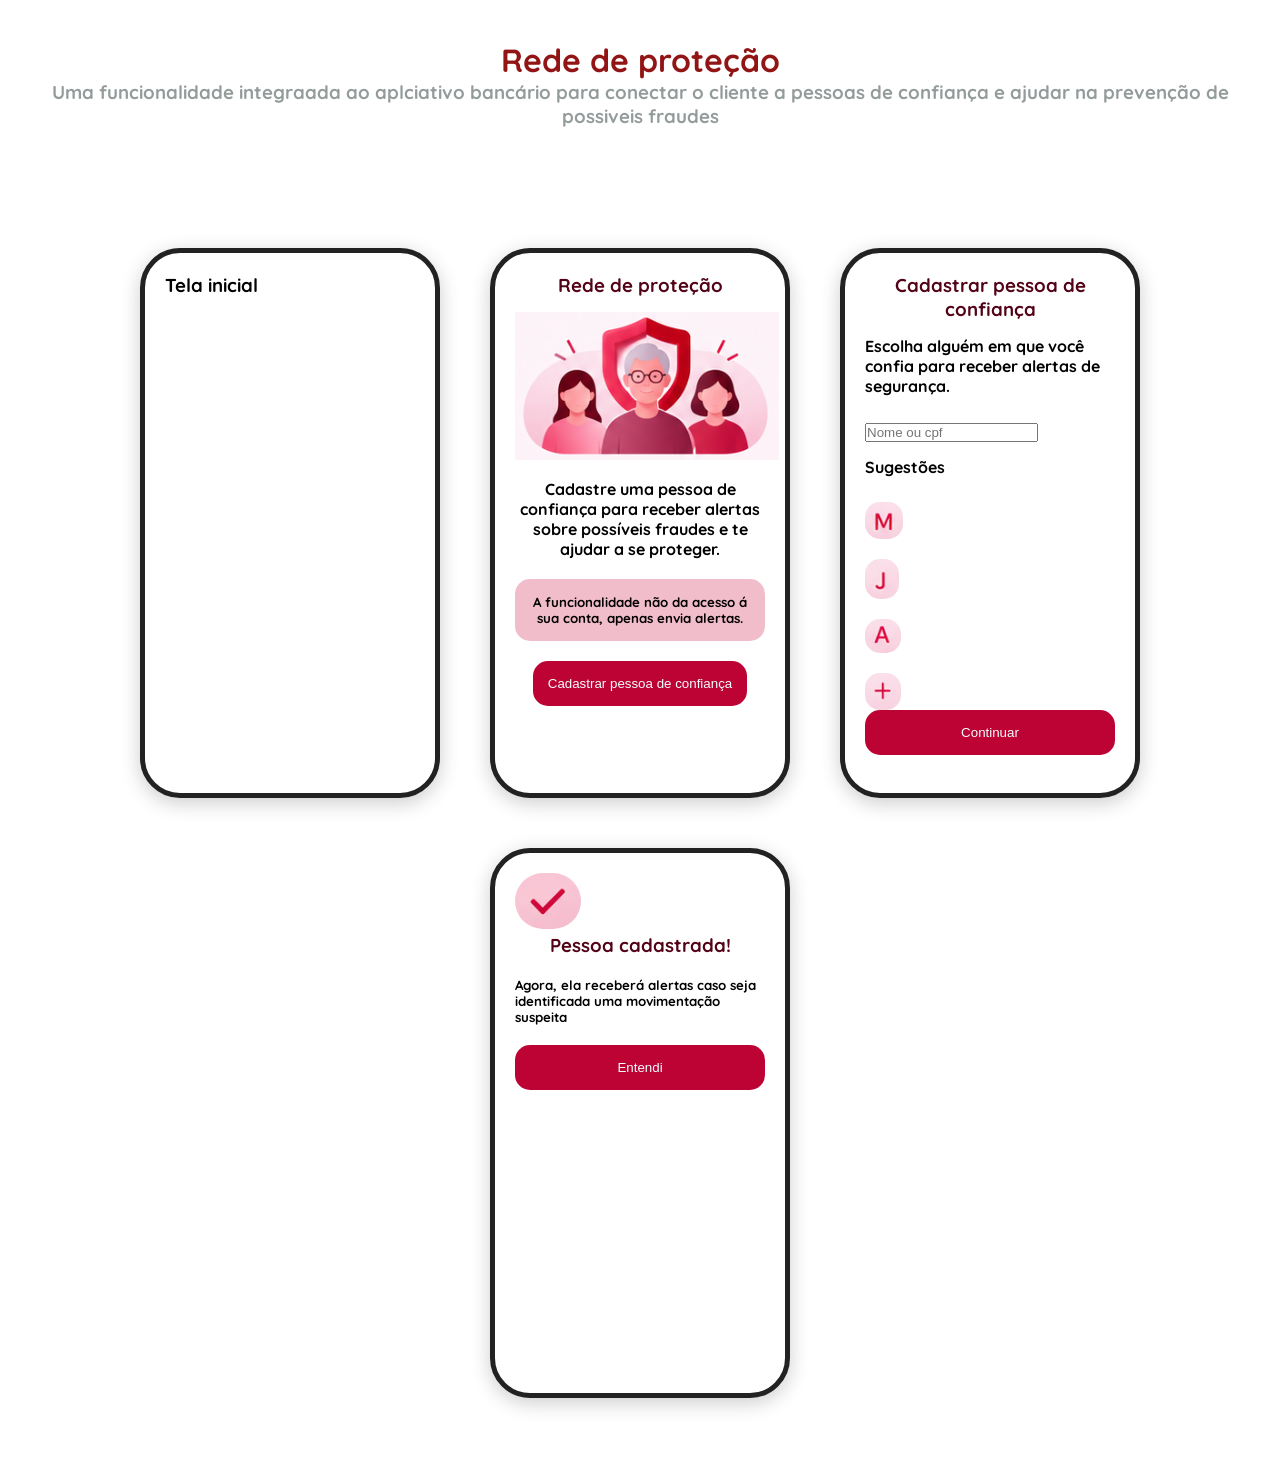
==== index.html @ e114bb9d ""feat: rascunho telas" ====
<!DOCTYPE html>
<html lang="en">
<head>
    <meta charset="UTF-8">
    <meta name="viewport" content="width=device-width, initial-scale=1.0">
    <title>Bradesco</title>
    <link rel="stylesheet" href="style.css">
</head>
<body>
    <div class="inicio">
    <h1>Rede de proteção</h1>
    <h3>Uma funcionalidade integraada ao aplciativo bancário para conectar o cliente a pessoas de confiança e ajudar na prevenção de possiveis fraudes</h3>
    </div>

    <div class="todastelas">

    
    <div class="tela1">
        <h3> Tela inicial</h3>
        
    </div>


    <div class="tela2">
        <h3>  Rede de proteção</h3>
        <img src="./img/protecao.png" alt="proteção">
        <h4>Cadastre uma pessoa de confiança para receber alertas sobre possíveis fraudes e te ajudar a se proteger.</h4>
        <h5>A funcionalidade não da acesso á sua conta, apenas envia alertas.</h5>
        <div class="botao">      
            <button>Cadastrar pessoa de confiança</button>
        </div>

    </div>

    <div class="tela3">
        <h3>Cadastrar pessoa de confiança</h3>
        <h4>Escolha alguém em que você confia para receber alertas de segurança.</h4>

        <form action="/buscar" method="get">
        <input type="search" id="pesquisar" name="q" placeholder="Nome ou cpf" />
        </form>
        <h4>Sugestões</h4>
        <div class="nomes">
            <img src="./img/m.png" alt="maria">
            <img src="./img/j.png" alt="joao">
            <img src="./img/a.png" alt="ana">
            <img src="./img/outro.png" alt="outro">
        </div>
        <div class="botao">      
            <button>Continuar</button>
        </div>

    </div>

    <div class="tela4">

        <img src="./img/ok.png" alt="ok">
        <h3>Pessoa cadastrada!</h3>
        <h5>Agora, ela receberá alertas caso seja identificada uma movimentação suspeita</h5>
              <div class="botao">      
            <button>Entendi</button>
        </div>
    </div>





    </div>
</body>
</html>
---- style.css ----
@import url('https://fonts.googleapis.com/css2?family=Quicksand:wght@300..700&display=swap');


*{
    margin: 0;
    padding: 0;
    box-sizing: border-box;
}

body{
    font-family: "Quicksand", Helvetica, sans-serif;
}
.inicio{
    padding: 40px;

    text-align: center;
    

    h1{
        color:rgb(146, 21, 21);
    }
    h3{
        color: rgb(147, 155, 155);
    }

}

.botao{
        button{
        background-color: #bd0334;
        color: azure;
        border: none;
        border-radius: 15px;
        padding:15px;
    }
}

.todastelas {
    padding: 80px;
    display: flex;
    flex-direction: row;
    justify-content: center;
    gap: 50px;
    flex-wrap: wrap;
}

.tela1, .tela2, .tela3, .tela4 {
    width: 300px;
    height: 550px;
    background-color: white;
    border: 5px solid #222;
    border-radius: 40px;
    padding: 20px;
    box-shadow: 0 5px 20px rgba(0, 0, 0, 0.2);
    overflow: hidden;
}

.tela2{
    text-align: center;

    h5{
        background-color: #d425544d;
        color: black;
        border-radius: 15px ;
        padding: 15px;
        margin-bottom: 20px;
    }
    h3{
        color: #530318;
    }

    h4{
        margin-bottom: 20px;
    }
    img{
        margin-bottom: 15px;
        margin-top: 15px;
    }
}

.tela3{
    h3{
    color: #530318;
    text-align:center;
    margin-bottom: 15px;
    }

    h4{
        margin-top: 15px;
        margin-bottom: 25px;
    }
    button {
        width: 250px;
        
    }

    img{
        border-radius: 15px;
        display: flex;
        gap: 30px;
        margin-top: 20px;
  
    }
}

.tela4{
    h3{
    color: #530318;
    text-align:center;
    margin-bottom: 15px;
    
    }

    h5{
        margin-top: 20px;
        margin-bottom: 20px;
    }
    img{
        border-radius: 50px;

     }

    button {
        width: 250px;
        
    }
}
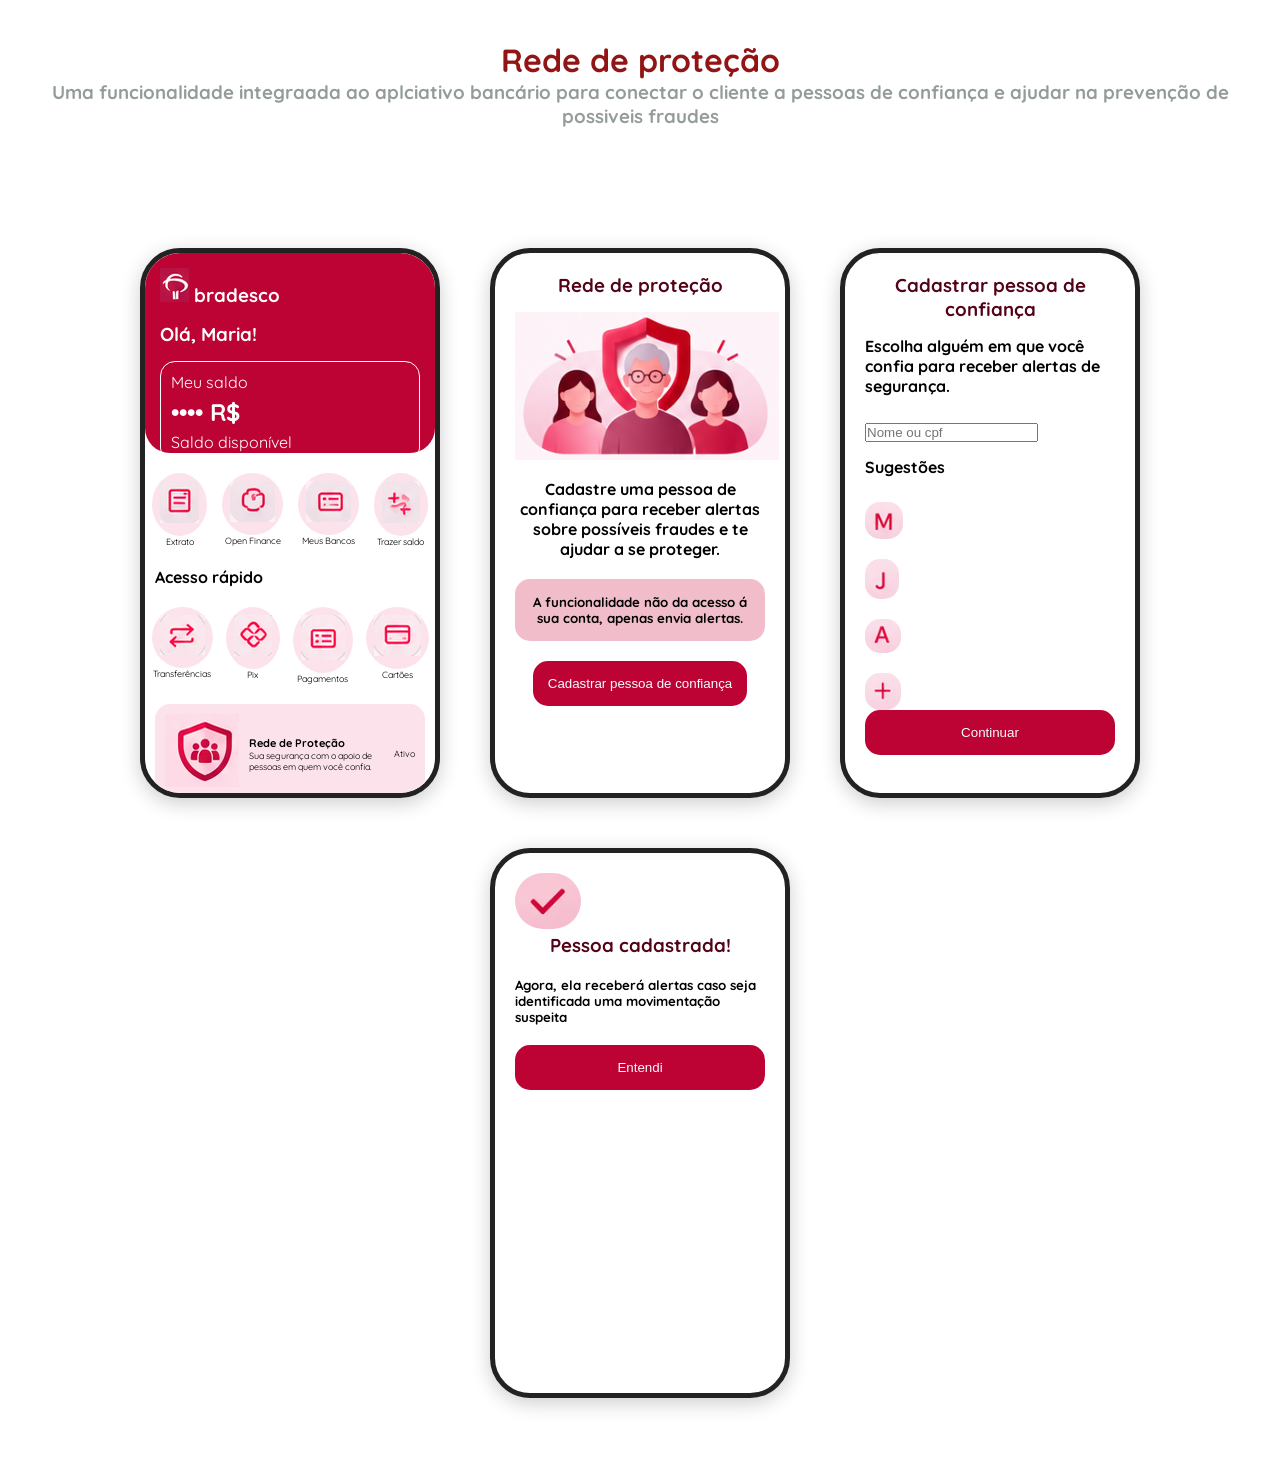
==== commit 0f8be82f: ""feat:tela principal"" ====
--- a/index.html
+++ b/index.html
@@ -15,10 +15,82 @@
     <div class="todastelas">
 
     
-    <div class="tela1">
-        <h3> Tela inicial</h3>
-        
+<div class="tela1">
+    <div class="cabecalho">
+        <h3><img src="./img/bradesco.png" alt="icon"> bradesco</h3>
+        <h3>Olá, Maria!</h3>
+
+        <div class="saldo">
+            <p>Meu saldo </p>
+            <h2>•••• R$</h2>
+            <p>Saldo disponível</p>
+        </div>
     </div>
+
+    <div class="atalhos">
+
+        <div>
+            <h2><img src="./img/extrato.png" alt="extrato"></h2>
+            <p>Extrato</p>
+        </div>
+
+        <div>
+            <h2><img src="./img/open.png" alt="open"></h2>
+            <p>Open Finance</p>
+        </div>
+
+        <div>
+            <h2><img src="./img/bancos.png" alt="bancos"></h2>
+            <p>Meus Bancos</p>
+        </div>
+
+        <div>
+            <h2><img src="./img/trazer.png" alt="trazer"></h2>
+            <p>Trazer saldo</p>
+        </div>
+
+    </div>
+
+    <h4>Acesso rápido</h4>
+
+    <div class="atalhos">
+
+        <div>
+            <h2><img src="./img/transferencias.png" alt="transferencias"></h2>
+            <p>Transferências</p>
+        </div>
+
+        <div>
+            <h2><img src="./img/pix.png" alt="pix"></h2>
+            <p>Pix</p>
+        </div>
+
+        <div>
+            <h2><img src="./img/pagamentos.png" alt="pagamentos"></h2>
+            <p>Pagamentos</p>
+        </div>
+
+        <div>
+            <h2><img src="./img/cartoes.png" alt="cartoes"></h2>
+            <p>Cartões</p>
+        </div>
+
+    </div>
+
+    <div class="protecao">
+        <h2><img src="./img/protecaoicon.png" alt="icon protecao"></h2>
+
+        <div>
+            <h4>Rede de Proteção</h4>
+            <p>Sua segurança com o apoio de pessoas em quem você confia.</p>
+        </div>
+
+        <p>Ativo</p>
+    </div>
+
+  
+
+</div>
 
 
     <div class="tela2">
--- a/style.css
+++ b/style.css
@@ -124,4 +124,104 @@
         width: 250px;
         
     }
-}+}
+
+
+
+.tela1 {
+    padding: 0;
+}
+
+
+.cabecalho {
+    background-color: #bd0334;
+    color: white;
+    padding: 15px;
+    height: 200px;
+    border-radius: 25px 25px ;
+}
+
+.cabecalho h3 {
+    margin-bottom: 15px;
+}
+
+
+
+.saldo {
+    border: 1px solid white;
+    border-radius: 15px;
+    padding: 10px;
+}
+
+.saldo h2 {
+    margin: 5px 0;
+}
+
+
+
+.atalhos {
+    display: flex;
+    justify-content: space-around;
+    text-align: center;
+    margin: 20px 0;
+}
+
+.atalhos h2 {
+    background-color: #fce3eb;
+    color: #bd0334;
+    border-radius: 50%;
+    padding: 8px;
+    font-size: 18px;
+}
+
+.atalhos p {
+    font-size: 9px;
+}
+
+
+
+.tela1 h4 {
+    margin-left: 10px;
+}
+
+
+
+.protecao {
+    display: flex;
+    align-items: center;
+    gap: 10px;
+    background-color: #fce3eb;
+    border-radius: 15px;
+    padding: 10px;
+    margin: 10px;
+}
+
+.protecao h2 {
+    color: #bd0334;
+}
+
+.protecao h4 {
+    margin: 0;
+    font-size: 11px;
+}
+
+.protecao p {
+    font-size: 9px;
+}
+
+
+
+.menu {
+    display: flex;
+    justify-content: space-around;
+    position: absolute;
+    bottom: 0;
+    width: 100%;
+    border-top: 1px solid #ddd;
+    padding: 10px 0;
+}
+
+.menu p {
+    font-size: 9px;
+    color: #bd0334;
+}
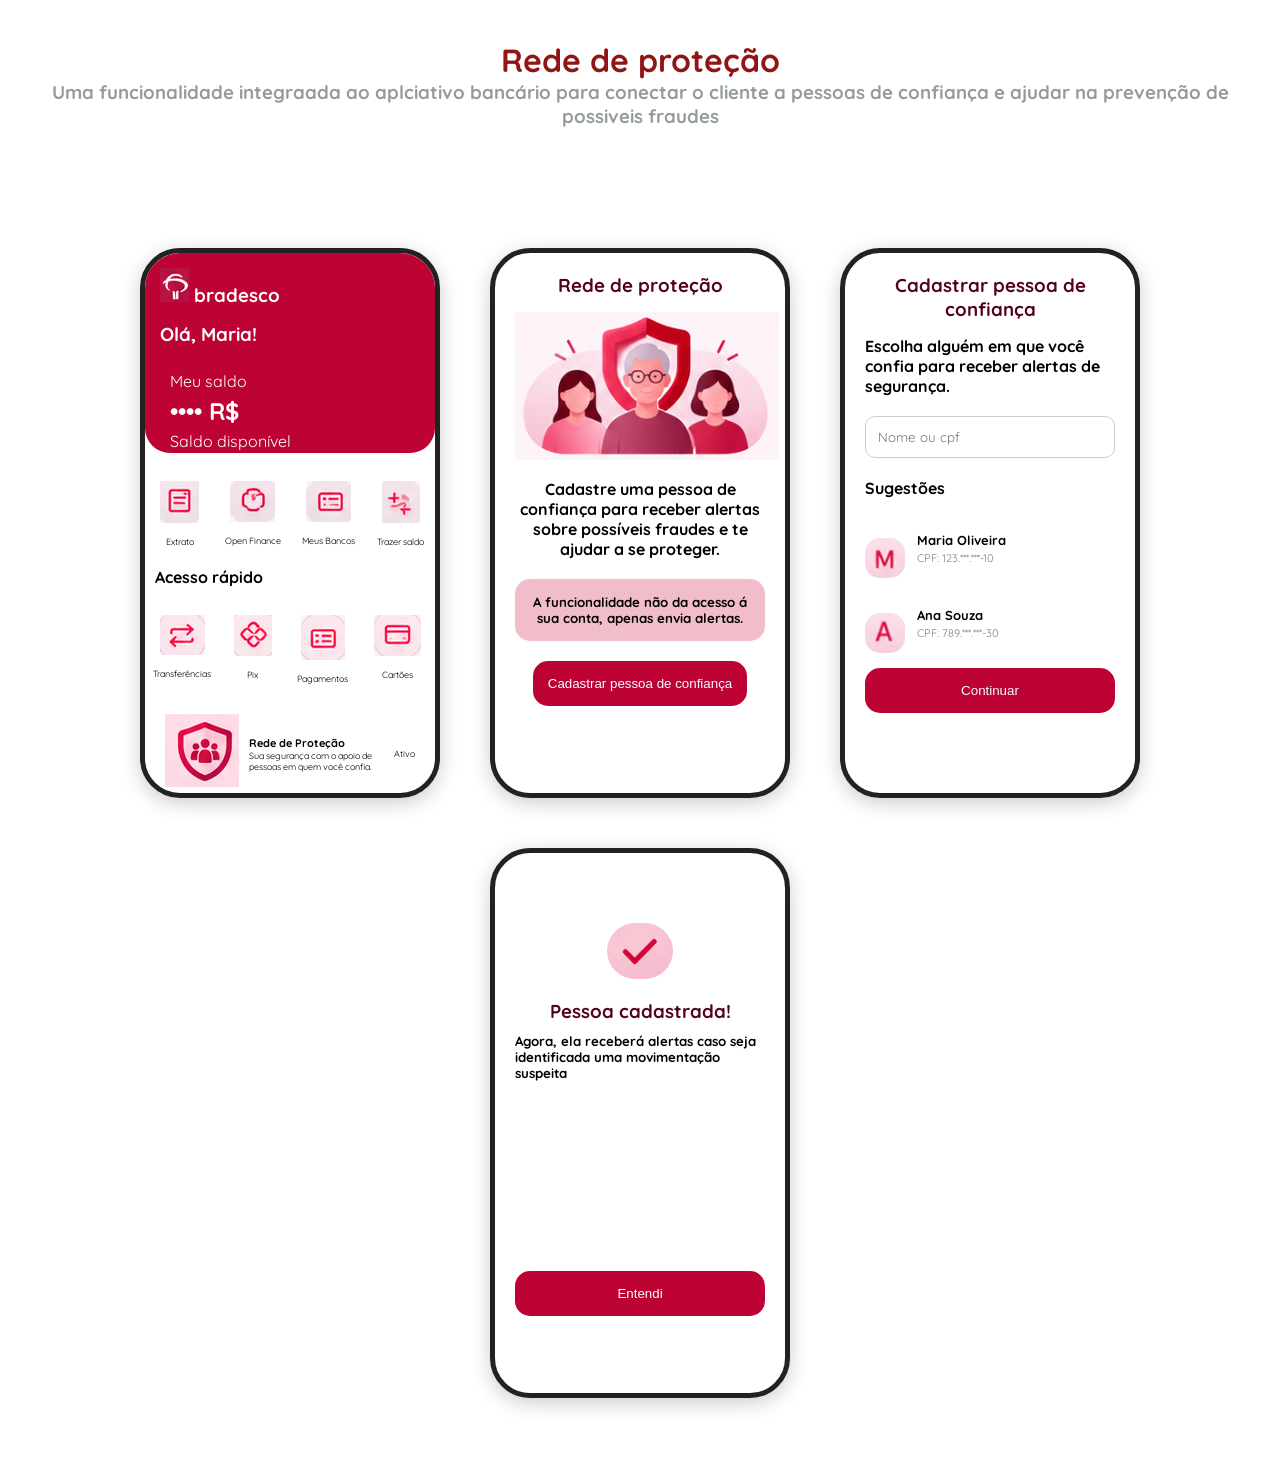
==== commit 079e108c: ""style:melhorando telas"" ====
--- a/index.html
+++ b/index.html
@@ -113,11 +113,26 @@
         </form>
         <h4>Sugestões</h4>
         <div class="nomes">
-            <img src="./img/m.png" alt="maria">
-            <img src="./img/j.png" alt="joao">
-            <img src="./img/a.png" alt="ana">
-            <img src="./img/outro.png" alt="outro">
+
+    <div class="pessoa">
+        <img src="./img/m.png" alt="maria">
+        <div>
+            <h4>Maria Oliveira</h4>
+            <p>CPF: 123.***.***-10</p>
         </div>
+    </div>
+
+
+    <div class="pessoa">
+        <img src="./img/a.png" alt="ana">
+        <div>
+            <h4>Ana Souza</h4>
+            <p>CPF: 789.***.***-30</p>
+        </div>
+    </div>
+
+
+</div>
         <div class="botao">      
             <button>Continuar</button>
         </div>
--- a/style.css
+++ b/style.css
@@ -86,8 +86,8 @@
     }
 
     h4{
-        margin-top: 15px;
-        margin-bottom: 25px;
+        margin-top: 10px;
+        margin-bottom: 20px;
     }
     button {
         width: 250px;
@@ -101,24 +101,66 @@
         margin-top: 20px;
   
     }
+
+    #pesquisar {
+    width: 100%;
+    padding: 12px;
+    border: 1px solid #ccc;
+    border-radius: 10px;
+    outline: none;
+    font-family: "Quicksand", sans-serif;
+    margin-bottom: 10px;
+}
+
+
+}
+
+.nomes {
+    margin-top: 15px;
+}
+
+.pessoa {
+    display: flex;
+    align-items: center;
+    gap: 12px;
+    margin-bottom: 15px;
+}
+
+.pessoa img {
+    width: 40px;
+    height: 40px;
+}
+
+.pessoa h4 {
+    margin: 0;
+    font-size: 13px;
+}
+
+.pessoa p {
+    font-size: 11px;
+    color: gray;
+    margin-top: 3px;
 }
 
 .tela4{
     h3{
     color: #530318;
     text-align:center;
-    margin-bottom: 15px;
+    margin-bottom: 10px;
     
     }
 
     h5{
-        margin-top: 20px;
-        margin-bottom: 20px;
-    }
-    img{
-        border-radius: 50px;
-
-     }
+   
+        margin-bottom: 190px;
+    }
+img {
+    border-radius: 50px;
+    display: block;
+    margin: 0 auto;
+    margin-bottom: 20px;
+    margin-top: 50px;
+}
 
     button {
         width: 250px;
@@ -148,7 +190,7 @@
 
 
 .saldo {
-    border: 1px solid white;
+
     border-radius: 15px;
     padding: 10px;
 }
@@ -167,7 +209,7 @@
 }
 
 .atalhos h2 {
-    background-color: #fce3eb;
+
     color: #bd0334;
     border-radius: 50%;
     padding: 8px;
@@ -190,7 +232,7 @@
     display: flex;
     align-items: center;
     gap: 10px;
-    background-color: #fce3eb;
+
     border-radius: 15px;
     padding: 10px;
     margin: 10px;
@@ -217,7 +259,7 @@
     position: absolute;
     bottom: 0;
     width: 100%;
-    border-top: 1px solid #ddd;
+
     padding: 10px 0;
 }
 
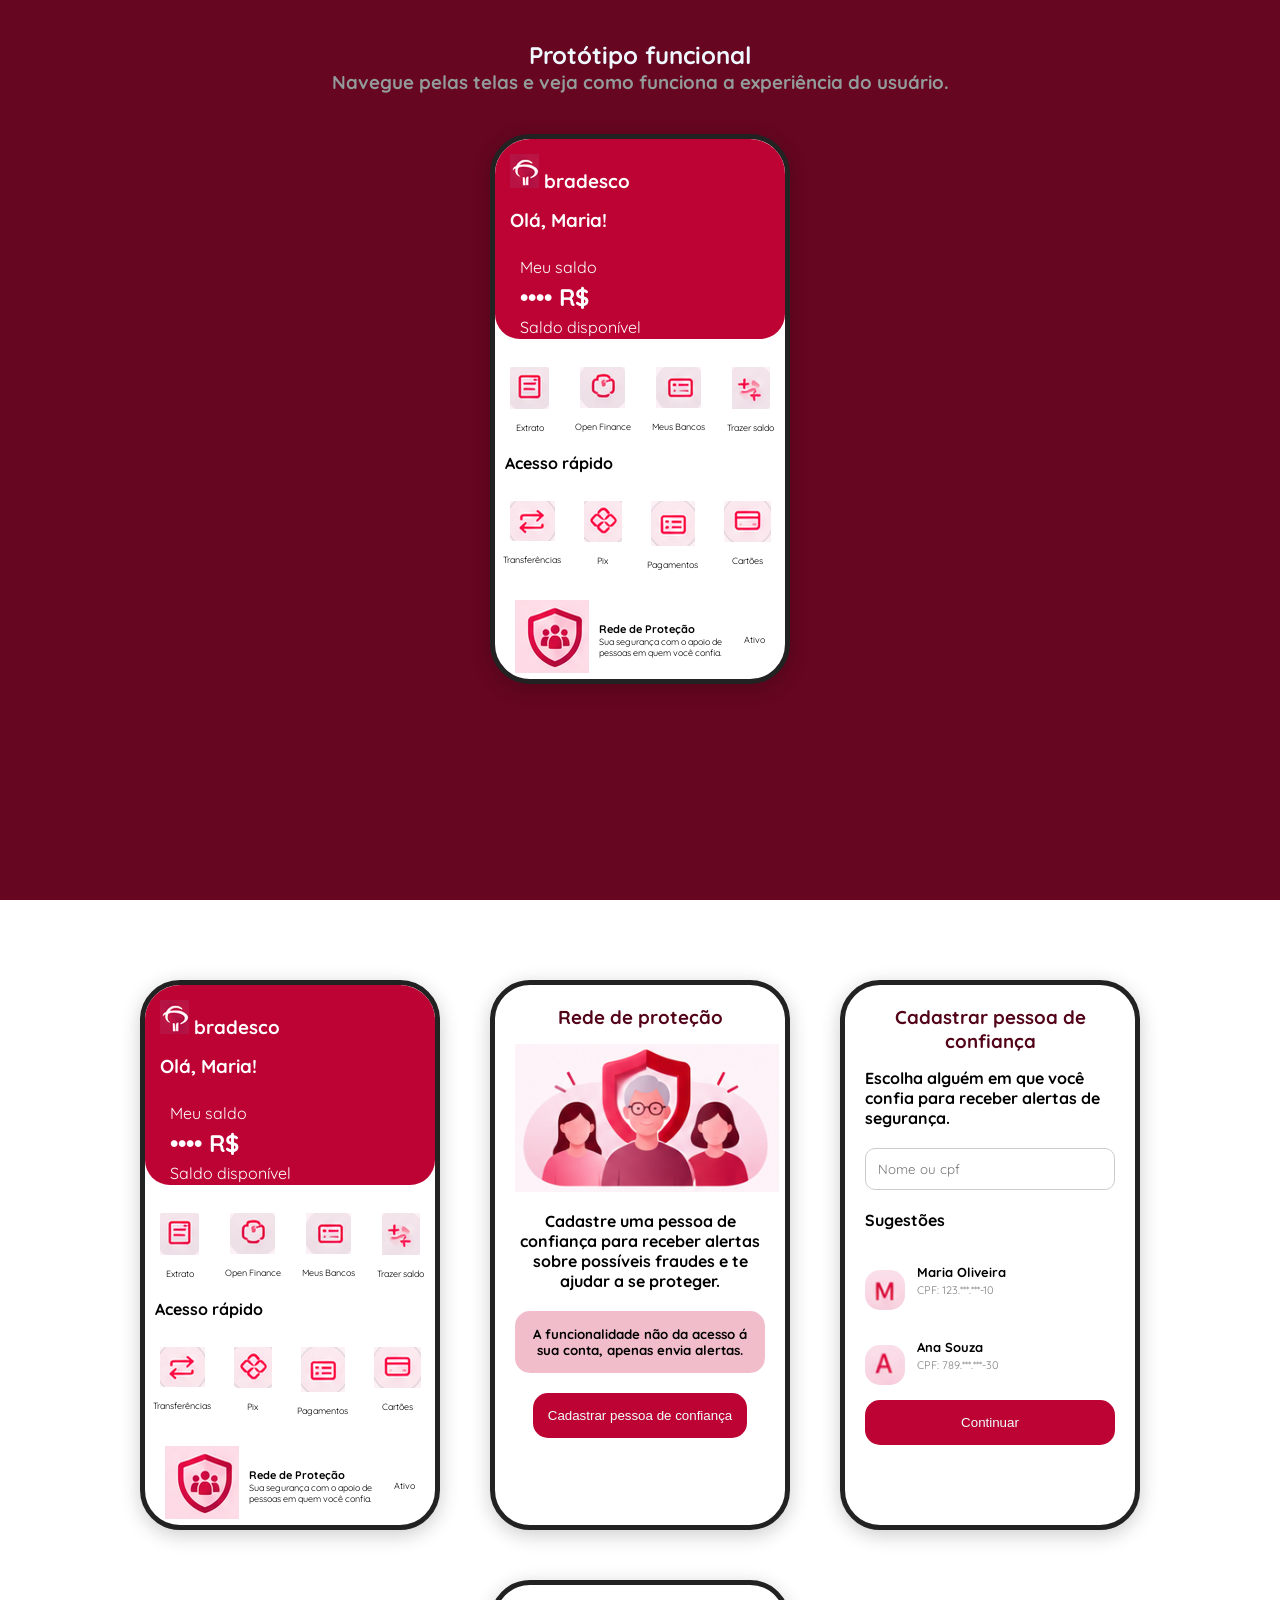
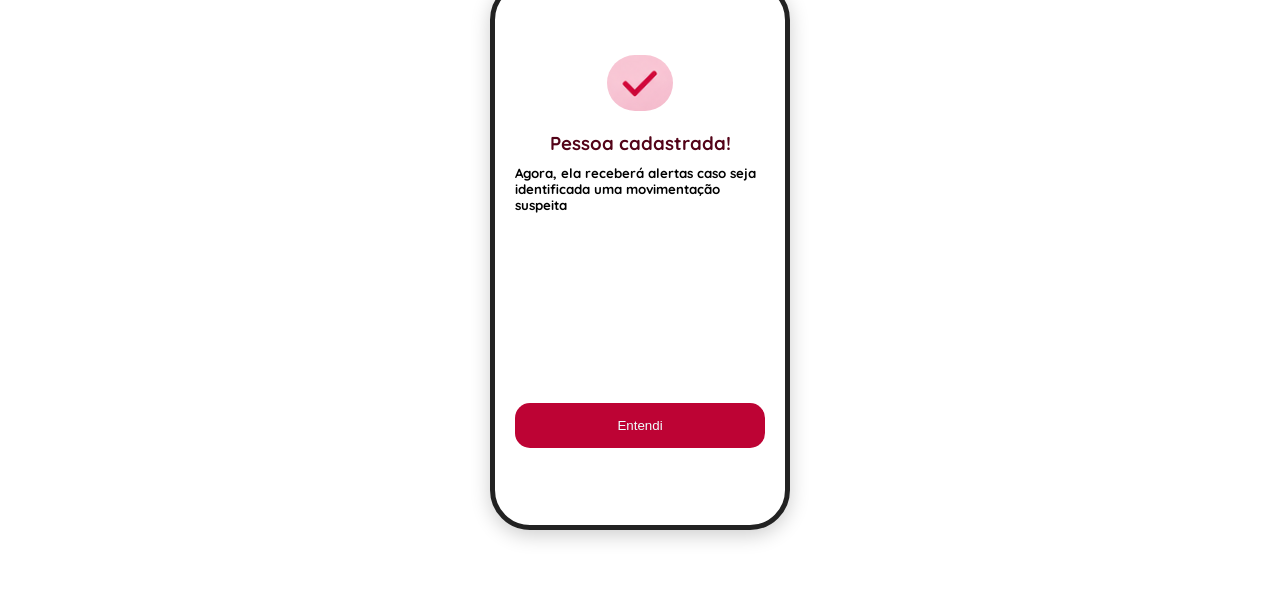
==== commit 4cea59a5: ""feat:navegação de paginas"" ====
--- a/index.html
+++ b/index.html
@@ -7,11 +7,96 @@
     <link rel="stylesheet" href="style.css">
 </head>
 <body>
+    
+<section class="primeirasection">
     <div class="inicio">
-    <h1>Rede de proteção</h1>
-    <h3>Uma funcionalidade integraada ao aplciativo bancário para conectar o cliente a pessoas de confiança e ajudar na prevenção de possiveis fraudes</h3>
-    </div>
-
+    <h1>Protótipo funcional</h1>
+    <h3>Navegue pelas telas e veja como funciona a experiência do usuário.</h3>
+    </div>
+
+
+
+    <div class="tela1">
+    <div class="cabecalho">
+        <h3><img src="./img/bradesco.png" alt="icon"> bradesco</h3>
+        <h3>Olá, Maria!</h3>
+
+        <div class="saldo">
+            <p>Meu saldo </p>
+            <h2>•••• R$</h2>
+            <p>Saldo disponível</p>
+        </div>
+    </div>
+
+    <div class="atalhos">
+
+        <div>
+            <h2><img src="./img/extrato.png" alt="extrato"></h2>
+            <p>Extrato</p>
+        </div>
+
+        <div>
+            <h2><img src="./img/open.png" alt="open"></h2>
+            <p>Open Finance</p>
+        </div>
+
+        <div>
+            <h2><img src="./img/bancos.png" alt="bancos"></h2>
+            <p>Meus Bancos</p>
+        </div>
+
+        <div>
+            <h2><img src="./img/trazer.png" alt="trazer"></h2>
+            <p>Trazer saldo</p>
+        </div>
+
+    </div>
+
+    <h4>Acesso rápido</h4>
+
+    <div class="atalhos">
+
+        <div>
+            <h2><img src="./img/transferencias.png" alt="transferencias"></h2>
+            <p>Transferências</p>
+        </div>
+
+        <div>
+            <h2><img src="./img/pix.png" alt="pix"></h2>
+            <p>Pix</p>
+        </div>
+
+        <div>
+            <h2><img src="./img/pagamentos.png" alt="pagamentos"></h2>
+            <p>Pagamentos</p>
+        </div>
+
+        <div>
+            <h2><img src="./img/cartoes.png" alt="cartoes"></h2>
+            <p>Cartões</p>
+        </div>
+
+    </div>
+
+    <a href="tela2.html" class="protecao">
+
+    <h2><img src="./img/protecaoicon.png" alt="icon protecao"></h2>
+
+    <div>
+        <h4>Rede de Proteção</h4>
+        <p>Sua segurança com o apoio de pessoas em quem você confia.</p>
+    </div>
+
+    <p>Ativo</p>
+
+</a>
+</div>
+
+
+
+</section>
+
+<section class="segundasection">
     <div class="todastelas">
 
     
@@ -154,5 +239,7 @@
 
 
     </div>
+
+</section>
 </body>
 </html>
--- a/style.css
+++ b/style.css
@@ -10,6 +10,28 @@
 body{
     font-family: "Quicksand", Helvetica, sans-serif;
 }
+
+.primeirasection{
+    background-color: #660620;
+    background-size: cover;
+    background-position: center;
+    width: 100%;
+    min-height: 100vh;
+
+    display: flex;
+    flex-direction: column;
+    align-items: center;
+}
+.segundasection{
+    background-color: #ffffff;
+    background-size: cover;
+    background-position: center;
+    width: 100%;
+    justify-content: center;
+    align-items: center;
+    min-height: 100vh;
+}
+
 .inicio{
     padding: 40px;
 
@@ -17,10 +39,12 @@
     
 
     h1{
-        color:rgb(146, 21, 21);
+        /* color:rgb(146, 21, 21); */
+        color: aliceblue;
     }
     h3{
-        color: rgb(147, 155, 155);
+         color: rgb(147, 155, 155); 
+  
     }
 
 }
@@ -236,8 +260,13 @@
     border-radius: 15px;
     padding: 10px;
     margin: 10px;
-}
-
+    
+}
+
+.protecao{
+    text-decoration: none;
+    color: black;
+}
 .protecao h2 {
     color: #bd0334;
 }
@@ -251,6 +280,9 @@
     font-size: 9px;
 }
 
+.protecao{
+    text-decoration: none;
+}
 
 
 .menu {
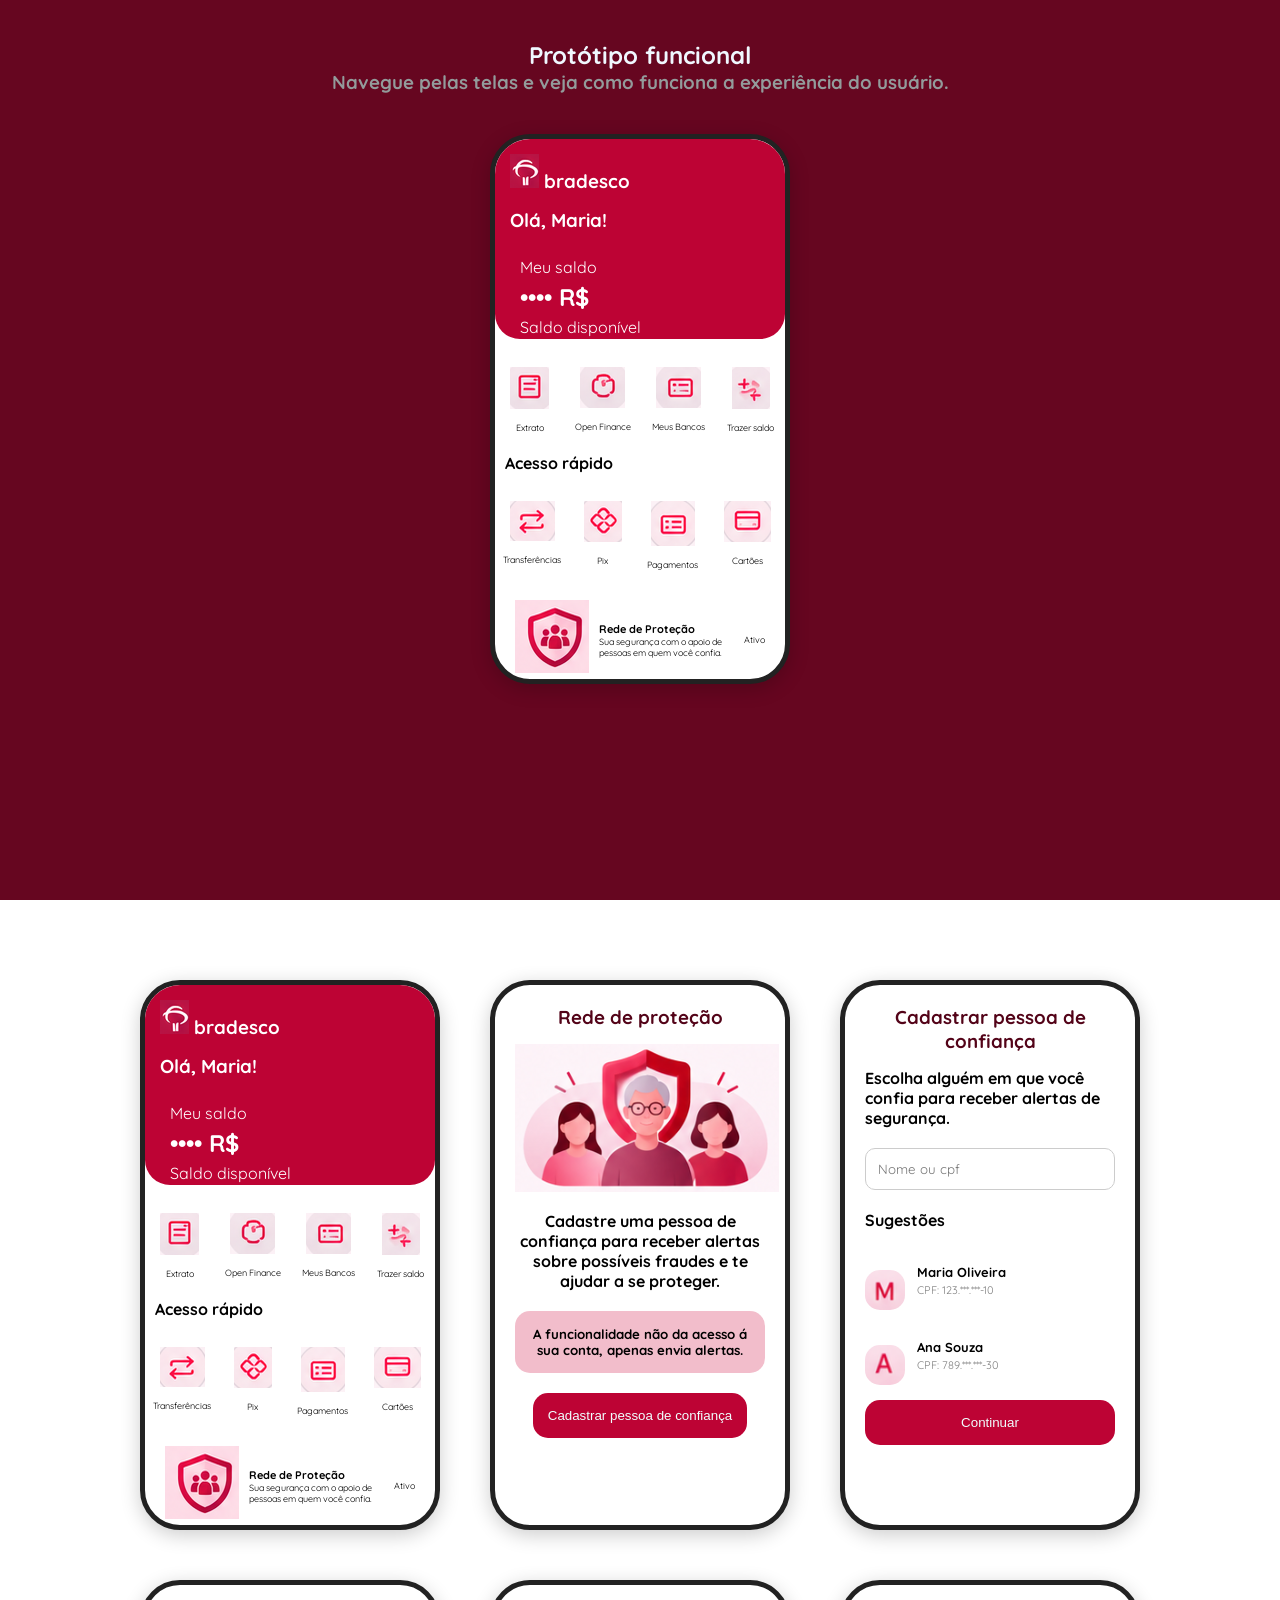
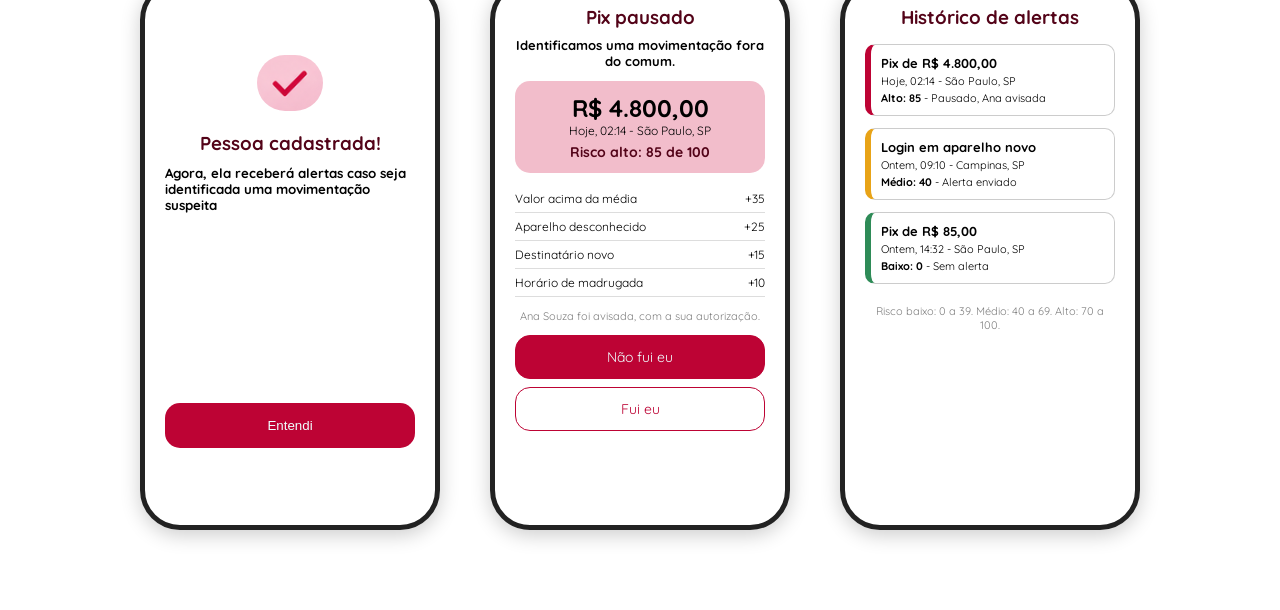
==== commit 57ffe414: "Add files via upload diciona telas de alerta e histórico" ====
--- a/index.html
+++ b/index.html
@@ -234,6 +234,54 @@
         </div>
     </div>
 
+    <div class="tela5">
+        <h3>Pix pausado</h3>
+        <h4>Identificamos uma movimentação fora do comum.</h4>
+
+        <div class="resumo">
+            <h2>R$ 4.800,00</h2>
+            <p>Hoje, 02:14 - São Paulo, SP</p>
+            <h5>Risco alto: 85 de 100</h5>
+        </div>
+
+        <ul>
+            <li><span>Valor acima da média</span><span>+35</span></li>
+            <li><span>Aparelho desconhecido</span><span>+25</span></li>
+            <li><span>Destinatário novo</span><span>+15</span></li>
+            <li><span>Horário de madrugada</span><span>+10</span></li>
+        </ul>
+
+        <p class="aviso">Ana Souza foi avisada, com a sua autorização.</p>
+
+        <button class="acao">Não fui eu</button>
+        <button class="acao secundaria">Fui eu</button>
+    </div>
+
+    <div class="tela6">
+        <h3>Histórico de alertas</h3>
+
+        <div class="evento alto">
+            <h4>Pix de R$ 4.800,00</h4>
+            <p>Hoje, 02:14 - São Paulo, SP</p>
+            <p><strong>Alto: 85</strong> - Pausado, Ana avisada</p>
+        </div>
+
+        <div class="evento medio">
+            <h4>Login em aparelho novo</h4>
+            <p>Ontem, 09:10 - Campinas, SP</p>
+            <p><strong>Médio: 40</strong> - Alerta enviado</p>
+        </div>
+
+        <div class="evento baixo">
+            <h4>Pix de R$ 85,00</h4>
+            <p>Ontem, 14:32 - São Paulo, SP</p>
+            <p><strong>Baixo: 0</strong> - Sem alerta</p>
+        </div>
+
+        <p class="legenda">Risco baixo: 0 a 39. Médio: 40 a 69. Alto: 70 a 100.</p>
+
+    </div>
+
 
 
 
--- a/style.css
+++ b/style.css
@@ -68,7 +68,7 @@
     flex-wrap: wrap;
 }
 
-.tela1, .tela2, .tela3, .tela4 {
+.tela1, .tela2, .tela3, .tela4, .tela5, .tela6 {
     width: 300px;
     height: 550px;
     background-color: white;
@@ -299,3 +299,117 @@
     font-size: 9px;
     color: #bd0334;
 }
+
+
+.tela5{
+    text-align: center;
+
+    h3{
+        color: #530318;
+        margin-bottom: 8px;
+    }
+
+    h4{
+        font-size: 13px;
+        margin-bottom: 12px;
+    }
+
+    .resumo{
+        background-color: #d425544d;
+        border-radius: 15px;
+        padding: 12px;
+        margin-bottom: 12px;
+    }
+
+    .resumo p{
+        font-size: 12px;
+        margin-bottom: 5px;
+    }
+
+    .resumo h5{
+        color: #530318;
+        font-size: 14px;
+    }
+
+    ul{
+        list-style: none;
+        margin-bottom: 12px;
+    }
+
+    li{
+        display: flex;
+        justify-content: space-between;
+        padding: 6px 0;
+        border-bottom: 1px solid #ddd;
+        font-size: 12px;
+    }
+
+    .aviso{
+        font-size: 11px;
+        color: gray;
+        margin-bottom: 12px;
+    }
+}
+
+.tela6{
+    h3{
+        color: #530318;
+        text-align: center;
+        margin-bottom: 15px;
+    }
+
+    .evento{
+        border: 1px solid #ccc;
+        border-left: 6px solid #ccc;
+        border-radius: 10px;
+        padding: 10px;
+        margin-bottom: 12px;
+    }
+
+    .evento h4{
+        font-size: 13px;
+    }
+
+    .evento p{
+        font-size: 11px;
+        margin-top: 3px;
+    }
+
+    .alto{
+        border-left-color: #bd0334;
+    }
+
+    .medio{
+        border-left-color: #e8a317;
+    }
+
+    .baixo{
+        border-left-color: #2e8b57;
+    }
+
+    .legenda{
+        font-size: 11px;
+        color: gray;
+        text-align: center;
+        margin: 20px 0;
+    }
+}
+
+.acao{
+    display: block;
+    width: 250px;
+    margin: 0 auto 8px;
+    padding: 12px;
+    background-color: #bd0334;
+    color: azure;
+    border: 1px solid #bd0334;
+    border-radius: 15px;
+    text-align: center;
+    font-family: inherit;
+    font-size: 14px;
+}
+
+.secundaria{
+    background-color: white;
+    color: #bd0334;
+}
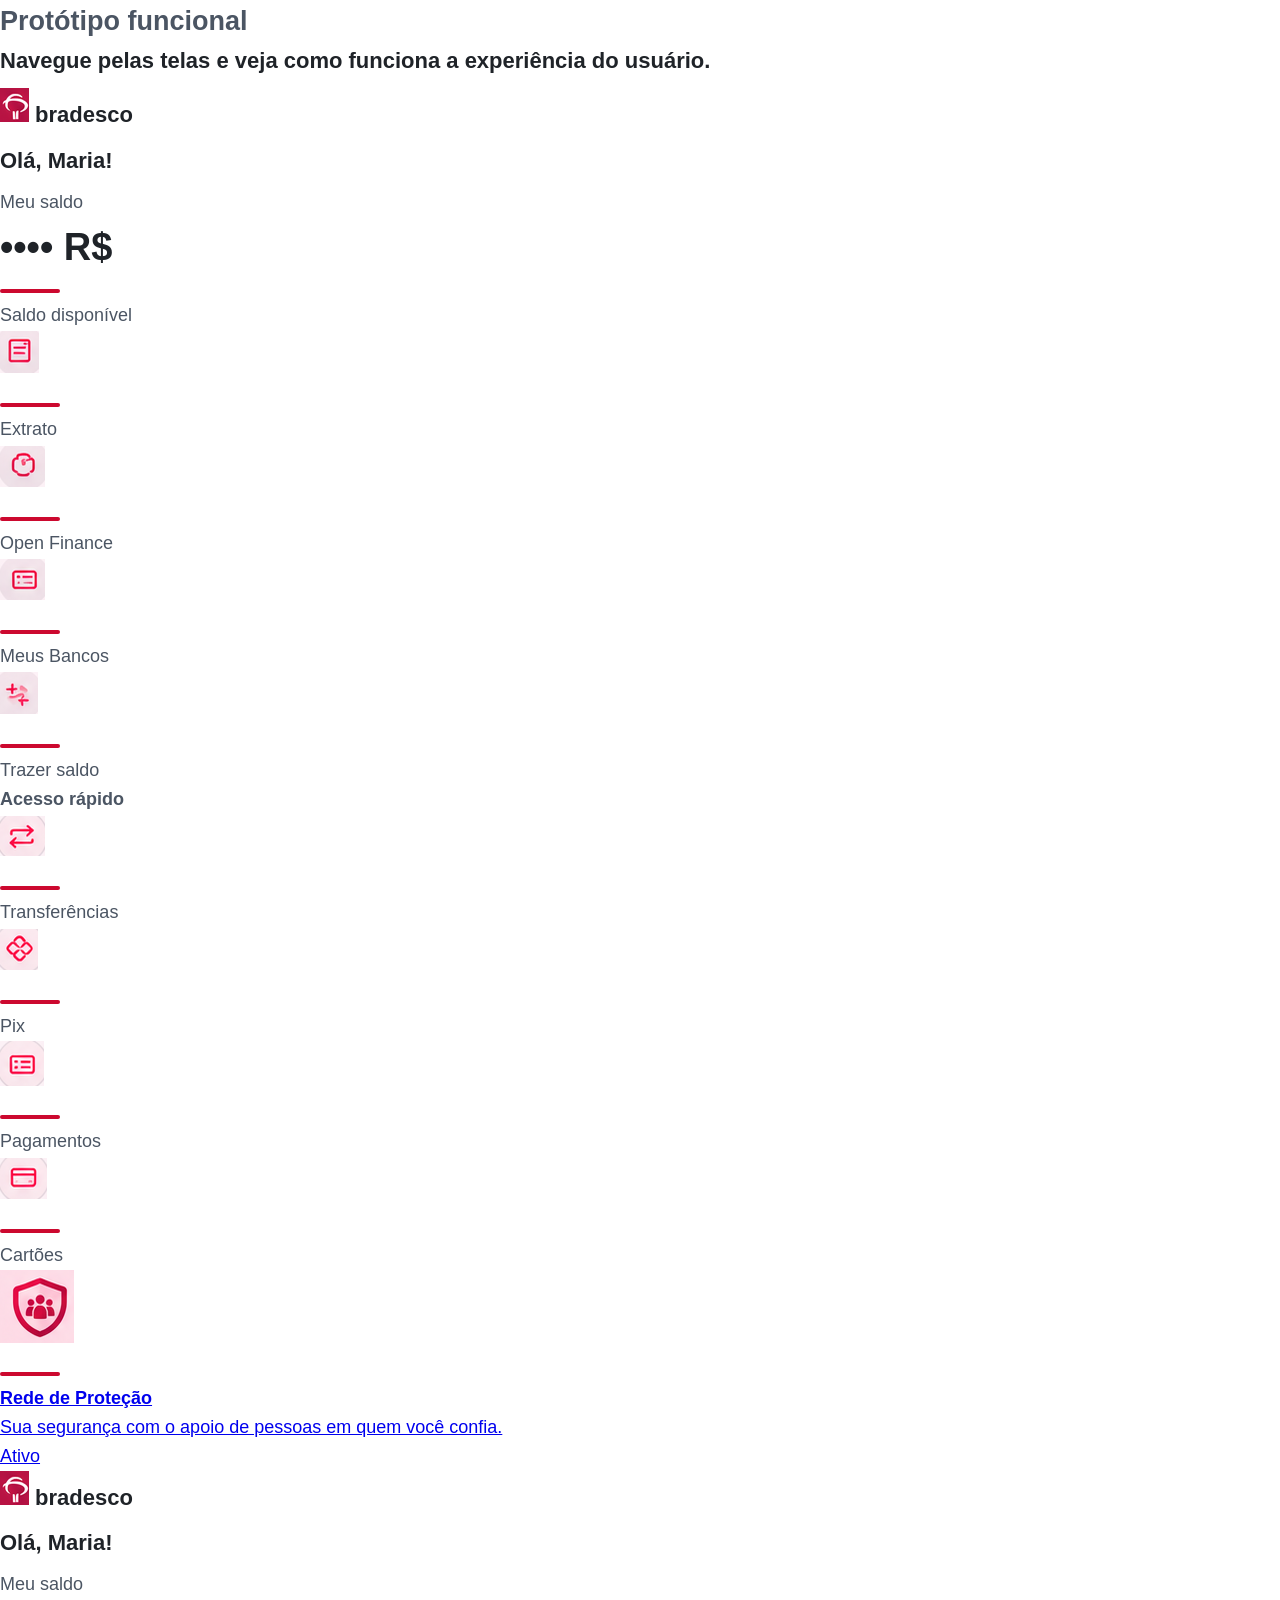
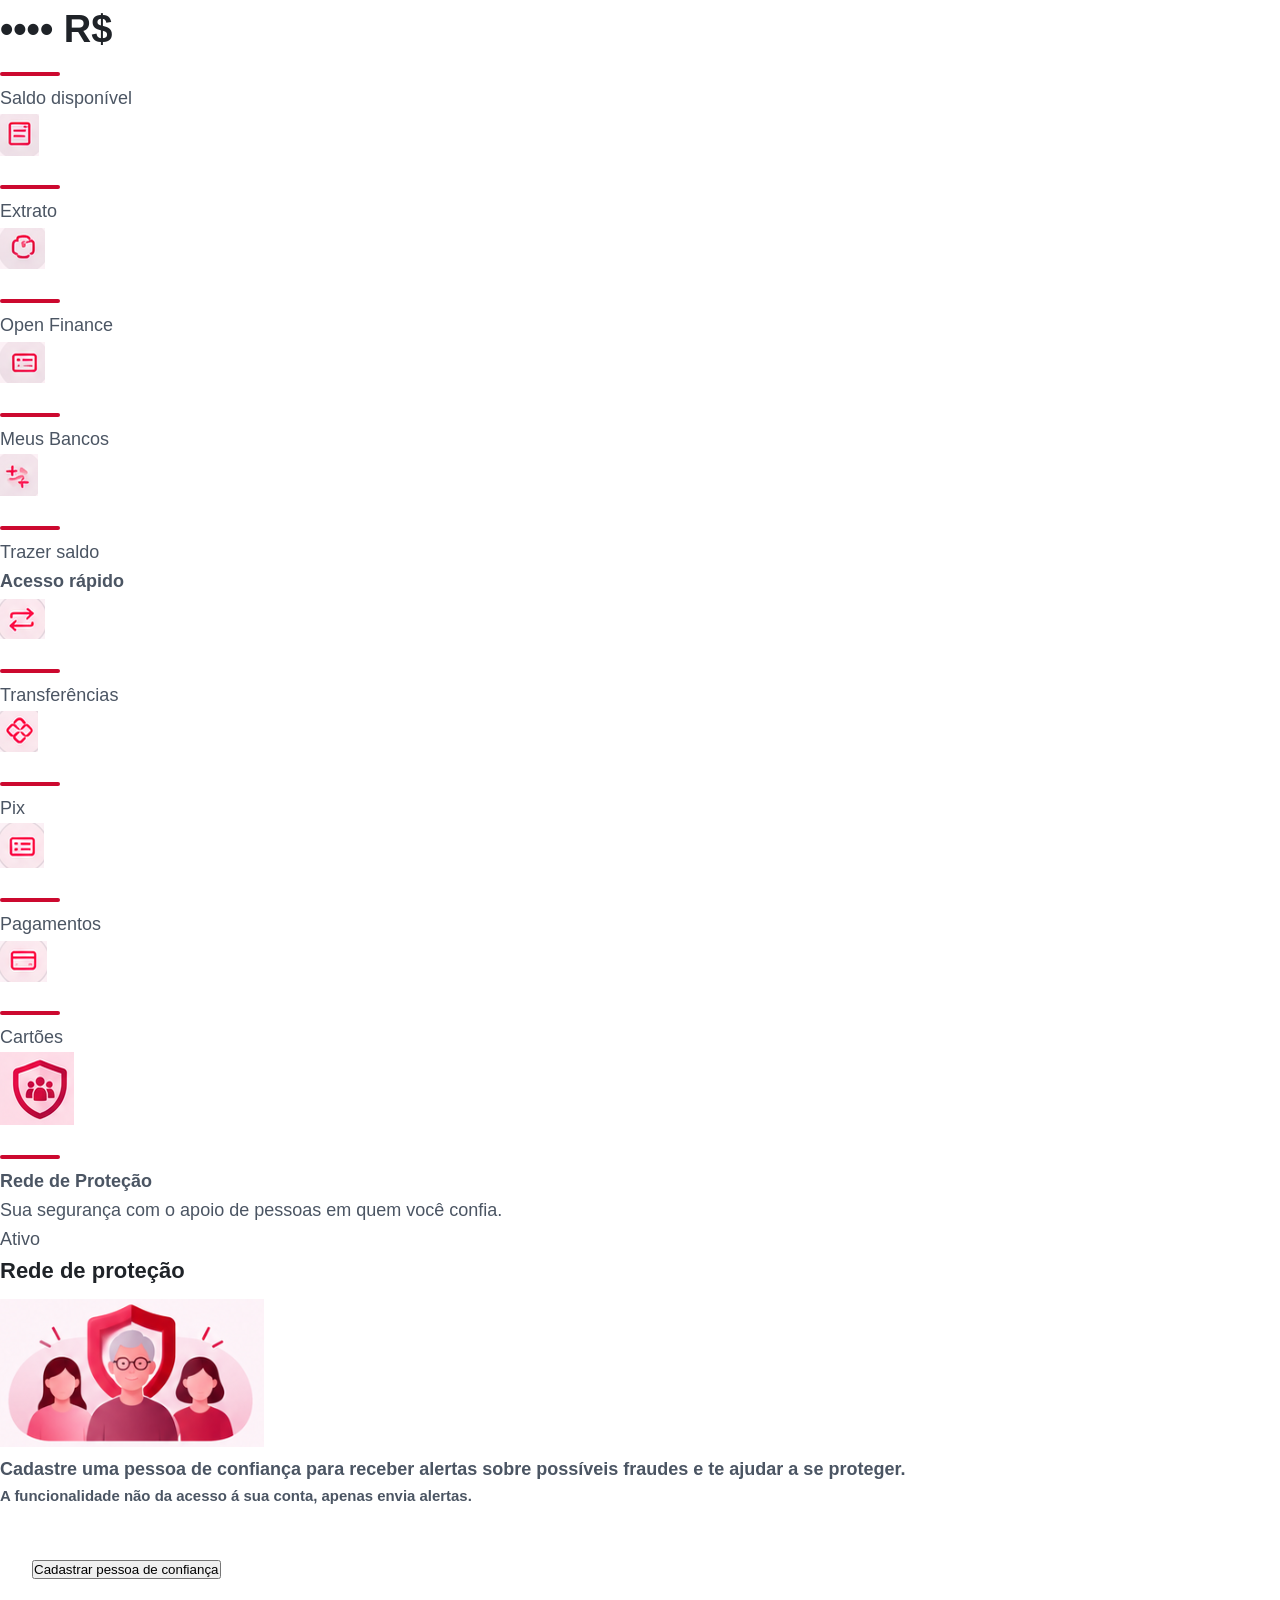
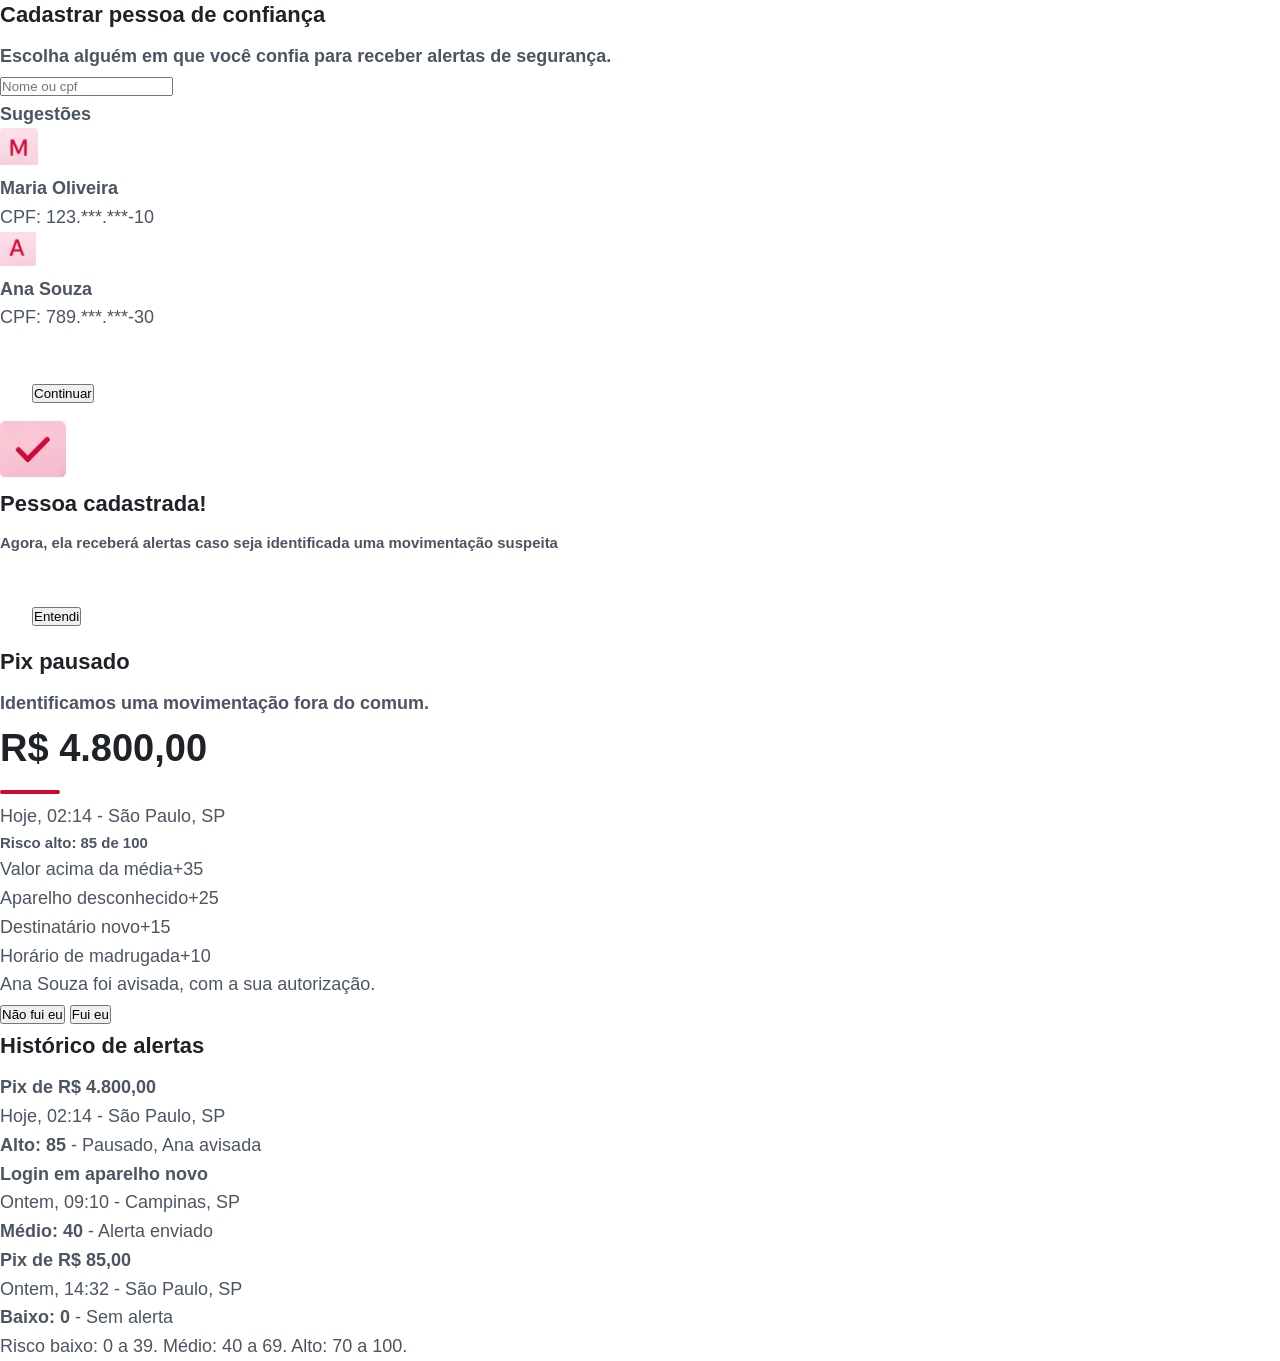
==== commit 778ece3e: ""feat:site"" ====
--- a/index.html
+++ b/index.html
@@ -4,7 +4,7 @@
     <meta charset="UTF-8">
     <meta name="viewport" content="width=device-width, initial-scale=1.0">
     <title>Bradesco</title>
-    <link rel="stylesheet" href="style.css">
+    <link rel="stylesheet" href="site.css">
 </head>
 <body>
     
--- a/site.css
+++ b/site.css
@@ -0,0 +1,648 @@
+/* ===== CORES E CONFIGURAÇÕES BÁSICAS ===== */
+:root {
+  --vermelho: #cc092f;
+  --vermelho-escuro: #a30724;
+  --vermelho-claro: #fdecef;
+  --cinza-fundo: #f3f4f6;
+  --cinza-borda: #e1e4e8;
+  --cinza-texto: #4b5563;
+  --preto: #1f2328;
+  --branco: #ffffff;
+}
+
+* {
+  margin: 0;
+  padding: 0;
+  box-sizing: border-box;
+}
+
+html {
+  scroll-behavior: smooth;
+  scroll-padding-top: 80px; /* evita que o menu cubra os títulos */
+}
+
+body {
+  font-family: "Segoe UI", Roboto, Arial, sans-serif;
+  color: var(--cinza-texto);
+  background-color: var(--branco);
+  line-height: 1.6;
+  font-size: 18px;
+}
+
+.container {
+  width: 90%;
+  max-width: 1200px;
+  margin: 0 auto;
+}
+
+/* ===== MENU DO TOPO ===== */
+.topo {
+  position: sticky;
+  top: 0;
+  background-color: var(--branco);
+  border-bottom: 1px solid var(--cinza-borda);
+  z-index: 10;
+}
+
+.topo-conteudo {
+  display: flex;
+  justify-content: space-between;
+  align-items: center;
+  padding: 16px 0;
+}
+
+.logo {
+  color: var(--vermelho);
+  font-weight: 700;
+  font-size: 20px;
+  text-decoration: none;
+}
+
+.menu {
+  display: flex;
+  gap: 28px;
+  list-style: none;
+}
+
+.menu a {
+  color: var(--preto);
+  text-decoration: none;
+  font-size: 16px;
+  padding-bottom: 4px;
+  border-bottom: 2px solid transparent;
+}
+
+.menu a:hover {
+  color: var(--vermelho);
+  border-bottom-color: var(--vermelho);
+}
+
+/* ===== HERO ===== */
+.hero {
+  background-color: var(--vermelho);
+  color: var(--branco);
+  padding: 90px 0;
+}
+
+.hero-conteudo {
+  display: flex;
+  align-items: center;
+  justify-content: space-between;
+  gap: 60px;
+}
+
+.hero-texto {
+  flex: 1;
+}
+
+.selo {
+  display: inline-block;
+  background-color: rgba(255, 255, 255, 0.18);
+  padding: 6px 16px;
+  border-radius: 20px;
+  font-size: 15px;
+  margin-bottom: 20px;
+}
+
+.hero h1 {
+  font-size: 54px;
+  line-height: 1.1;
+  margin-bottom: 20px;
+}
+
+.frase-impacto {
+  font-size: 26px;
+  font-weight: 600;
+  margin-bottom: 16px;
+}
+
+.hero-texto p {
+  max-width: 560px;
+}
+
+.botao {
+  display: inline-block;
+  margin-top: 32px;
+  background-color: var(--branco);
+  color: var(--vermelho);
+  font-weight: 700;
+  text-decoration: none;
+  padding: 14px 32px;
+  border-radius: 30px;
+  transition: background-color 0.2s, transform 0.2s;
+}
+
+.botao:hover {
+  background-color: var(--cinza-fundo);
+  transform: translateY(-3px);
+}
+
+/* Área visual do hero */
+.hero-visual {
+  flex: 1;
+  display: flex;
+  justify-content: center;
+}
+
+.escudo {
+  background-color: var(--branco);
+  color: var(--preto);
+  width: 360px;
+  padding: 32px;
+  border-radius: 24px;
+  box-shadow: 0 12px 30px rgba(0, 0, 0, 0.2);
+}
+
+.escudo-icone {
+  font-size: 56px;
+  text-align: center;
+}
+
+.escudo-titulo {
+  text-align: center;
+  font-weight: 700;
+  margin: 8px 0 20px;
+}
+
+.escudo-linha {
+  display: flex;
+  justify-content: space-between;
+  gap: 12px;
+  padding: 12px 0;
+  border-top: 1px solid var(--cinza-borda);
+  font-size: 15px;
+}
+
+.escudo-linha strong {
+  color: var(--vermelho);
+}
+
+.escudo-linha strong.ok {
+  color: #2e7d32;
+}
+
+/* ===== SEÇÕES ===== */
+.secao {
+  padding: 90px 0;
+}
+
+.secao-cinza {
+  background-color: var(--cinza-fundo);
+}
+
+h2 {
+  font-size: 38px;
+  color: var(--preto);
+  margin-bottom: 8px;
+}
+
+h2::after {
+  content: "";
+  display: block;
+  width: 60px;
+  height: 4px;
+  background-color: var(--vermelho);
+  border-radius: 2px;
+  margin-top: 12px;
+}
+
+.subtitulo {
+  margin: 16px 0 40px;
+  max-width: 700px;
+}
+
+h3 {
+  color: var(--preto);
+  font-size: 22px;
+  margin-bottom: 10px;
+}
+
+/* ===== GRADES E CARDS ===== */
+.grade {
+  display: grid;
+  gap: 28px;
+}
+
+.grade-2 {
+  grid-template-columns: repeat(2, 1fr);
+}
+
+.grade-3 {
+  grid-template-columns: repeat(3, 1fr);
+}
+
+.card {
+  background-color: var(--branco);
+  border: 1px solid var(--cinza-borda);
+  border-radius: 20px;
+  padding: 32px;
+  transition: transform 0.2s, box-shadow 0.2s, border-color 0.2s;
+}
+
+.card:hover {
+  transform: translateY(-5px);
+  border-color: var(--vermelho);
+  box-shadow: 0 10px 24px rgba(0, 0, 0, 0.08);
+}
+
+.card.destaque {
+  border-top: 5px solid var(--vermelho);
+}
+
+/* Etapas */
+.etapa .numero {
+  width: 48px;
+  height: 48px;
+  border-radius: 50%;
+  background-color: var(--vermelho);
+  color: var(--branco);
+  font-size: 22px;
+  font-weight: 700;
+  display: flex;
+  align-items: center;
+  justify-content: center;
+  margin-bottom: 18px;
+}
+
+/* Telas do protótipo */
+.tela {
+  padding: 20px 20px 28px;
+}
+
+.tela-imagem {
+  height: 280px;
+  background-color: var(--cinza-fundo);
+  border: 2px dashed #b8bec6;
+  border-radius: 14px;
+  display: flex;
+  align-items: center;
+  justify-content: center;
+  text-align: center;
+  padding: 16px;
+  margin-bottom: 20px;
+  font-size: 15px;
+}
+
+/* ===== IMPACTO ===== */
+.lista-impacto {
+  list-style: none;
+  display: grid;
+  gap: 16px;
+  max-width: 800px;
+}
+
+.lista-impacto li {
+  background-color: var(--branco);
+  border-left: 6px solid var(--vermelho);
+  border-radius: 14px;
+  padding: 20px 24px;
+  font-size: 20px;
+  color: var(--preto);
+  transition: transform 0.2s;
+}
+
+.lista-impacto li:hover {
+  transform: translateX(6px);
+}
+
+/* ===== FINALIZAÇÃO ===== */
+.final {
+  background-color: var(--vermelho-escuro);
+  color: var(--branco);
+  text-align: center;
+  padding: 90px 0 40px;
+}
+
+.frase-final {
+  font-size: 34px;
+  font-weight: 700;
+  line-height: 1.3;
+  max-width: 900px;
+  margin: 0 auto 60px;
+}
+
+.creditos {
+  font-size: 14px;
+  opacity: 0.8;
+}
+
+/* ===== AJUSTE BÁSICO PARA TELAS MENORES ===== */
+@media (max-width: 900px) {
+  .menu { display: none; }
+  .hero-conteudo { flex-direction: column; }
+  .hero h1 { font-size: 40px; }
+  .grade-2, .grade-3 { grid-template-columns: 1fr; }
+  .frase-final { font-size: 26px; }
+}
+
+
+/* =====================================================
+   PROTÓTIPO (telas do antigo index.html / style.css)
+   Tudo escopado em .prototipo-telas para não conflitar
+   com os estilos do site (h2, h3, .botao, etc.)
+   ===================================================== */
+.prototipo-telas {
+  background-color: #660620;
+  border-radius: 28px;
+  padding: 60px 20px;
+  display: flex;
+  flex-wrap: wrap;
+  justify-content: center;
+  gap: 50px;
+
+  font-family: "Quicksand", Helvetica, sans-serif;
+  font-size: 16px;
+  line-height: normal;
+  color: #000;
+}
+
+/* Neutraliza estilos globais do site dentro das telas */
+.prototipo-telas h2,
+.prototipo-telas h3,
+.prototipo-telas h4,
+.prototipo-telas h5 {
+  margin: 0;
+  color: inherit;
+  max-width: none;
+}
+.prototipo-telas h2 { font-size: 1.5em; }
+.prototipo-telas h3 { font-size: 1.17em; }
+.prototipo-telas h4 { font-size: 1em; }
+.prototipo-telas h5 { font-size: 0.83em; }
+.prototipo-telas h2::after { content: none; display: none; }
+
+/* .botao do site é um link-botão; aqui é só um wrapper */
+.prototipo-telas .botao {
+  display: block;
+  margin: 0;
+  padding: 0;
+  background: none;
+  border-radius: 0;
+  font-weight: inherit;
+  transition: none;
+}
+.prototipo-telas .botao:hover {
+  background: none;
+  transform: none;
+}
+.prototipo-telas .botao button {
+  background-color: #bd0334;
+  color: azure;
+  border: none;
+  border-radius: 15px;
+  padding: 15px;
+  font-family: inherit;
+  cursor: pointer;
+}
+
+/* Moldura de celular */
+.prototipo-telas .tela1,
+.prototipo-telas .tela2,
+.prototipo-telas .tela3,
+.prototipo-telas .tela4,
+.prototipo-telas .tela5,
+.prototipo-telas .tela6 {
+  width: 300px;
+  height: 550px;
+  background-color: white;
+  border: 5px solid #222;
+  border-radius: 40px;
+  padding: 20px;
+  box-shadow: 0 5px 20px rgba(0, 0, 0, 0.2);
+  overflow: hidden;
+}
+
+/* ---------- Tela 1: home ---------- */
+.prototipo-telas .tela1 { padding: 0; }
+
+.prototipo-telas .cabecalho {
+  background-color: #bd0334;
+  color: white;
+  padding: 15px;
+  height: 200px;
+  border-radius: 25px;
+}
+.prototipo-telas .cabecalho h3 { margin-bottom: 15px; color: white; }
+
+.prototipo-telas .saldo { border-radius: 15px; padding: 10px; }
+.prototipo-telas .saldo h2 { margin: 5px 0; color: white; }
+
+.prototipo-telas .atalhos {
+  display: flex;
+  justify-content: space-around;
+  text-align: center;
+  margin: 20px 0;
+}
+.prototipo-telas .atalhos h2 {
+  color: #bd0334;
+  border-radius: 50%;
+  padding: 8px;
+  font-size: 18px;
+}
+.prototipo-telas .atalhos p { font-size: 9px; }
+
+.prototipo-telas .tela1 h4 { margin-left: 10px; }
+
+.prototipo-telas .protecao {
+  display: flex;
+  align-items: center;
+  gap: 10px;
+  border-radius: 15px;
+  padding: 10px;
+  margin: 10px;
+  text-decoration: none;
+  color: black;
+}
+.prototipo-telas .protecao h2 { color: #bd0334; }
+.prototipo-telas .protecao h4 { margin: 0; font-size: 11px; }
+.prototipo-telas .protecao p { font-size: 9px; }
+
+/* ---------- Tela 2: rede de proteção ---------- */
+.prototipo-telas .tela2 { text-align: center; }
+.prototipo-telas .tela2 h5 {
+  background-color: #d425544d;
+  color: black;
+  border-radius: 15px;
+  padding: 15px;
+  margin-bottom: 20px;
+}
+.prototipo-telas .tela2 h3 { color: #530318; }
+.prototipo-telas .tela2 h4 { margin-bottom: 20px; }
+.prototipo-telas .tela2 img { margin-top: 15px; margin-bottom: 15px; }
+
+/* ---------- Tela 3: cadastrar pessoa ---------- */
+.prototipo-telas .tela3 h3 {
+  color: #530318;
+  text-align: center;
+  margin-bottom: 15px;
+}
+.prototipo-telas .tela3 h4 { margin-top: 10px; margin-bottom: 20px; }
+.prototipo-telas .tela3 button { width: 250px; }
+.prototipo-telas .tela3 img {
+  border-radius: 15px;
+  display: flex;
+  gap: 30px;
+  margin-top: 20px;
+}
+.prototipo-telas input[type="search"] {
+  width: 100%;
+  padding: 12px;
+  border: 1px solid #ccc;
+  border-radius: 10px;
+  outline: none;
+  font-family: "Quicksand", sans-serif;
+  font-size: 14px;
+  margin-bottom: 10px;
+}
+
+.prototipo-telas .nomes { margin-top: 15px; }
+.prototipo-telas .pessoa {
+  display: flex;
+  align-items: center;
+  gap: 12px;
+  margin-bottom: 15px;
+}
+.prototipo-telas .pessoa img { width: 40px; height: 40px; margin-top: 0; }
+.prototipo-telas .pessoa h4 { margin: 0; font-size: 13px; }
+.prototipo-telas .pessoa p { font-size: 11px; color: gray; margin-top: 3px; }
+
+/* ---------- Tela 4: confirmação ---------- */
+.prototipo-telas .tela4 h3 {
+  color: #530318;
+  text-align: center;
+  margin-bottom: 10px;
+}
+.prototipo-telas .tela4 h5 { margin-bottom: 190px; }
+.prototipo-telas .tela4 img {
+  border-radius: 50px;
+  display: block;
+  margin: 50px auto 20px;
+}
+.prototipo-telas .tela4 button { width: 250px; }
+
+/* ---------- Tela 5: Pix pausado ---------- */
+.prototipo-telas .tela5 { text-align: center; }
+.prototipo-telas .tela5 h3 { color: #530318; margin-bottom: 8px; }
+.prototipo-telas .tela5 h4 { font-size: 13px; margin-bottom: 12px; }
+.prototipo-telas .tela5 .resumo {
+  background-color: #d425544d;
+  border-radius: 15px;
+  padding: 12px;
+  margin-bottom: 12px;
+}
+.prototipo-telas .tela5 .resumo p { font-size: 12px; margin-bottom: 5px; }
+.prototipo-telas .tela5 .resumo h5 { color: #530318; font-size: 14px; }
+.prototipo-telas .tela5 ul { list-style: none; margin-bottom: 12px; }
+.prototipo-telas .tela5 li {
+  display: flex;
+  justify-content: space-between;
+  padding: 6px 0;
+  border-bottom: 1px solid #ddd;
+  font-size: 12px;
+  color: inherit;
+}
+.prototipo-telas .tela5 .aviso { font-size: 11px; color: gray; margin-bottom: 12px; }
+
+/* ---------- Tela 6: histórico ---------- */
+.prototipo-telas .tela6 h3 {
+  color: #530318;
+  text-align: center;
+  margin-bottom: 15px;
+}
+.prototipo-telas .tela6 .evento {
+  border: 1px solid #ccc;
+  border-left: 6px solid #ccc;
+  border-radius: 10px;
+  padding: 10px;
+  margin-bottom: 12px;
+}
+.prototipo-telas .tela6 .evento h4 { font-size: 13px; }
+.prototipo-telas .tela6 .evento p { font-size: 11px; margin-top: 3px; }
+.prototipo-telas .tela6 .alto  { border-left-color: #bd0334; }
+.prototipo-telas .tela6 .medio { border-left-color: #e8a317; }
+.prototipo-telas .tela6 .baixo { border-left-color: #2e8b57; }
+.prototipo-telas .tela6 .legenda {
+  font-size: 11px;
+  color: gray;
+  text-align: center;
+  margin: 20px 0;
+}
+
+/* ---------- Botões das telas 5 e 6 ---------- */
+.prototipo-telas .acao {
+  display: block;
+  width: 250px;
+  margin: 0 auto 8px;
+  padding: 12px;
+  background-color: #bd0334;
+  color: azure;
+  border: 1px solid #bd0334;
+  border-radius: 15px;
+  text-align: center;
+  font-family: inherit;
+  font-size: 14px;
+  cursor: pointer;
+}
+.prototipo-telas .acao.secundaria { background-color: white; color: #bd0334; }
+
+@media (max-width: 900px) {
+  .prototipo-telas { padding: 40px 10px; border-radius: 20px; }
+}
+
+
+/* ---------- Protótipo funcional (celular único e clicável) ---------- */
+.prototipo-funcional {
+  flex-direction: column;
+  align-items: center;
+  gap: 28px;
+  margin-bottom: 60px;
+}
+
+.prototipo-funcional .proto-cabecalho { text-align: center; }
+.prototipo-funcional .proto-cabecalho h3 {
+  color: aliceblue;
+  font-size: 30px;
+  margin-bottom: 6px;
+}
+.prototipo-funcional .proto-cabecalho p { color: #b9c0c0; }
+
+.prototipo-funcional .tela-view { display: none; }
+.prototipo-funcional .tela-view.ativa {
+  display: block;
+  animation: proto-entrada 0.25s ease;
+}
+@keyframes proto-entrada {
+  from { opacity: 0; transform: translateY(8px); }
+  to   { opacity: 1; transform: none; }
+}
+
+.prototipo-funcional [data-ir] { cursor: pointer; }
+.prototipo-funcional .protecao:hover { background-color: #fdecef; }
+
+.proto-passos {
+  display: flex;
+  flex-wrap: wrap;
+  justify-content: center;
+  gap: 10px;
+  max-width: 720px;
+}
+.proto-passos button {
+  background-color: rgba(255, 255, 255, 0.12);
+  color: #fff;
+  border: 1px solid rgba(255, 255, 255, 0.3);
+  border-radius: 20px;
+  padding: 8px 16px;
+  font-family: inherit;
+  font-size: 14px;
+  cursor: pointer;
+  transition: background-color 0.2s;
+}
+.proto-passos button:hover { background-color: rgba(255, 255, 255, 0.25); }
+.proto-passos button.ativo {
+  background-color: #fff;
+  color: #bd0334;
+  border-color: #fff;
+  font-weight: 700;
+}
+
+.proto-subtitulo { margin-bottom: 20px; }
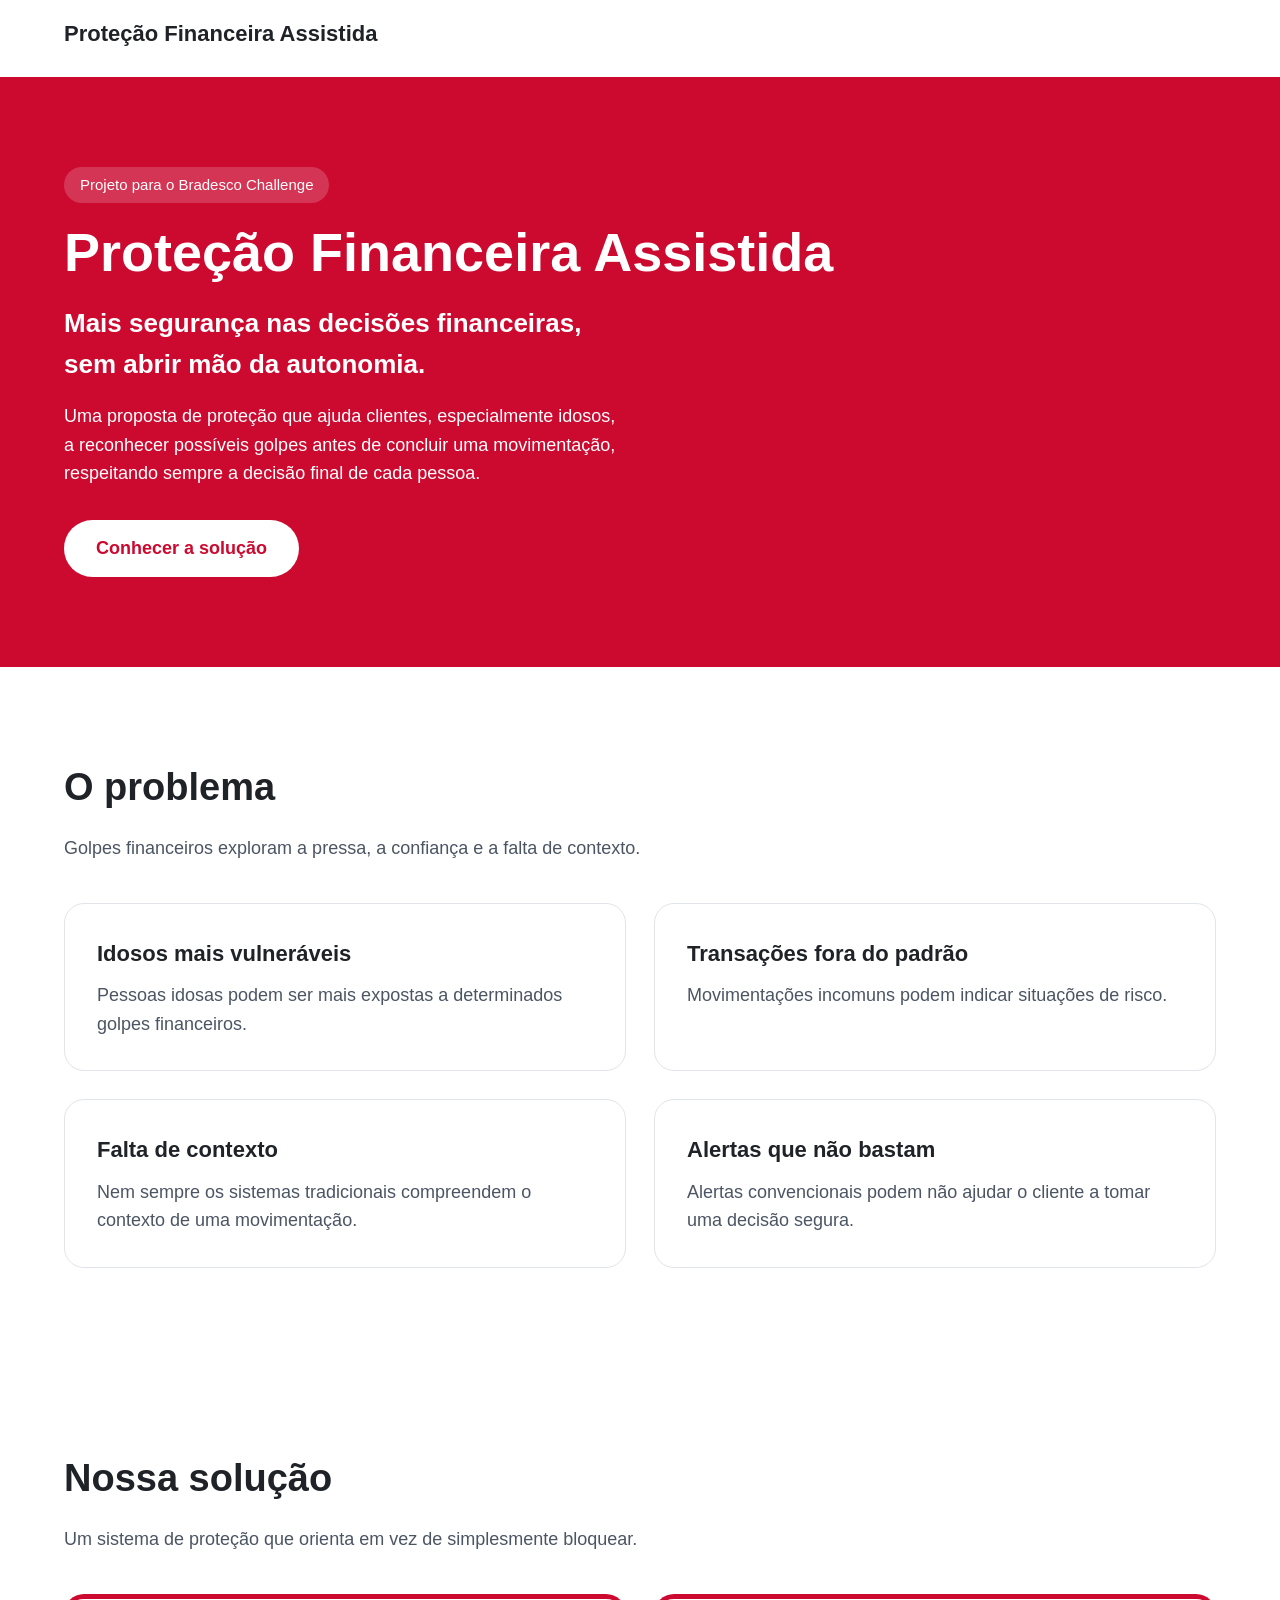
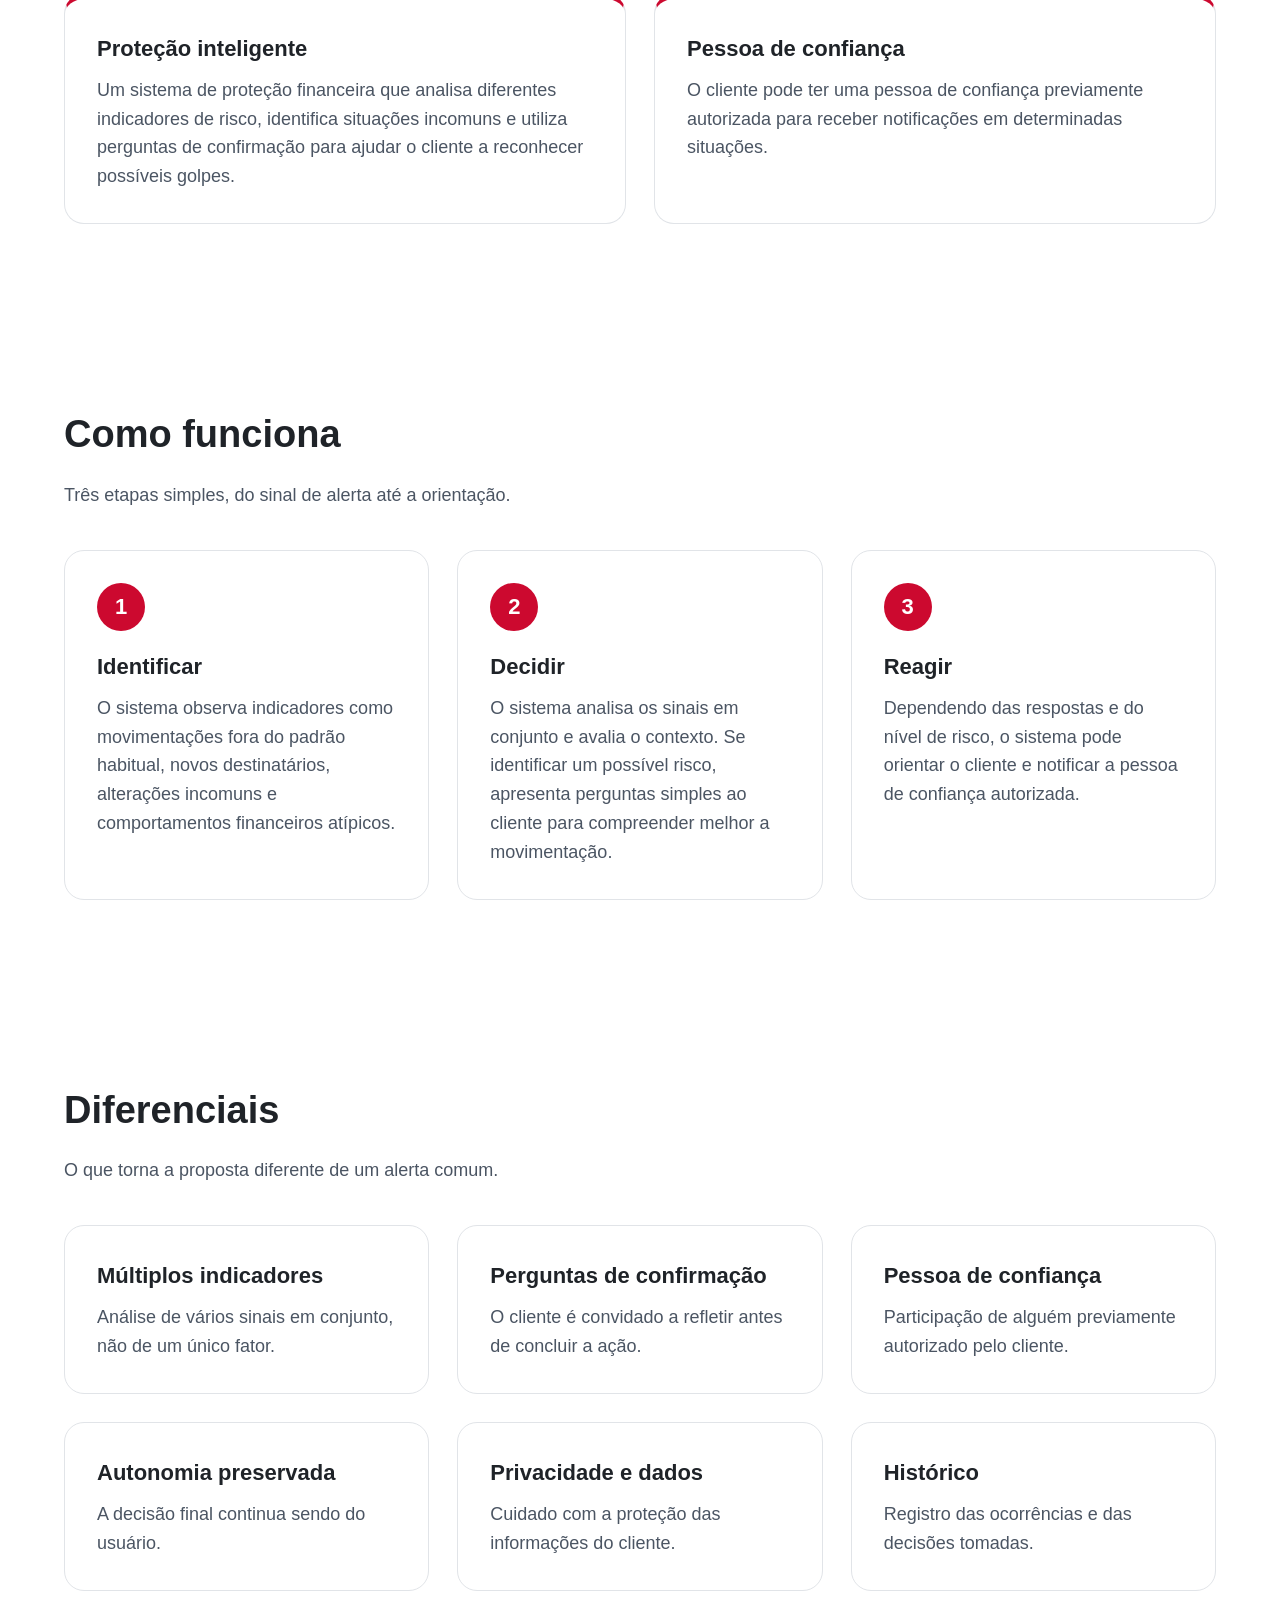
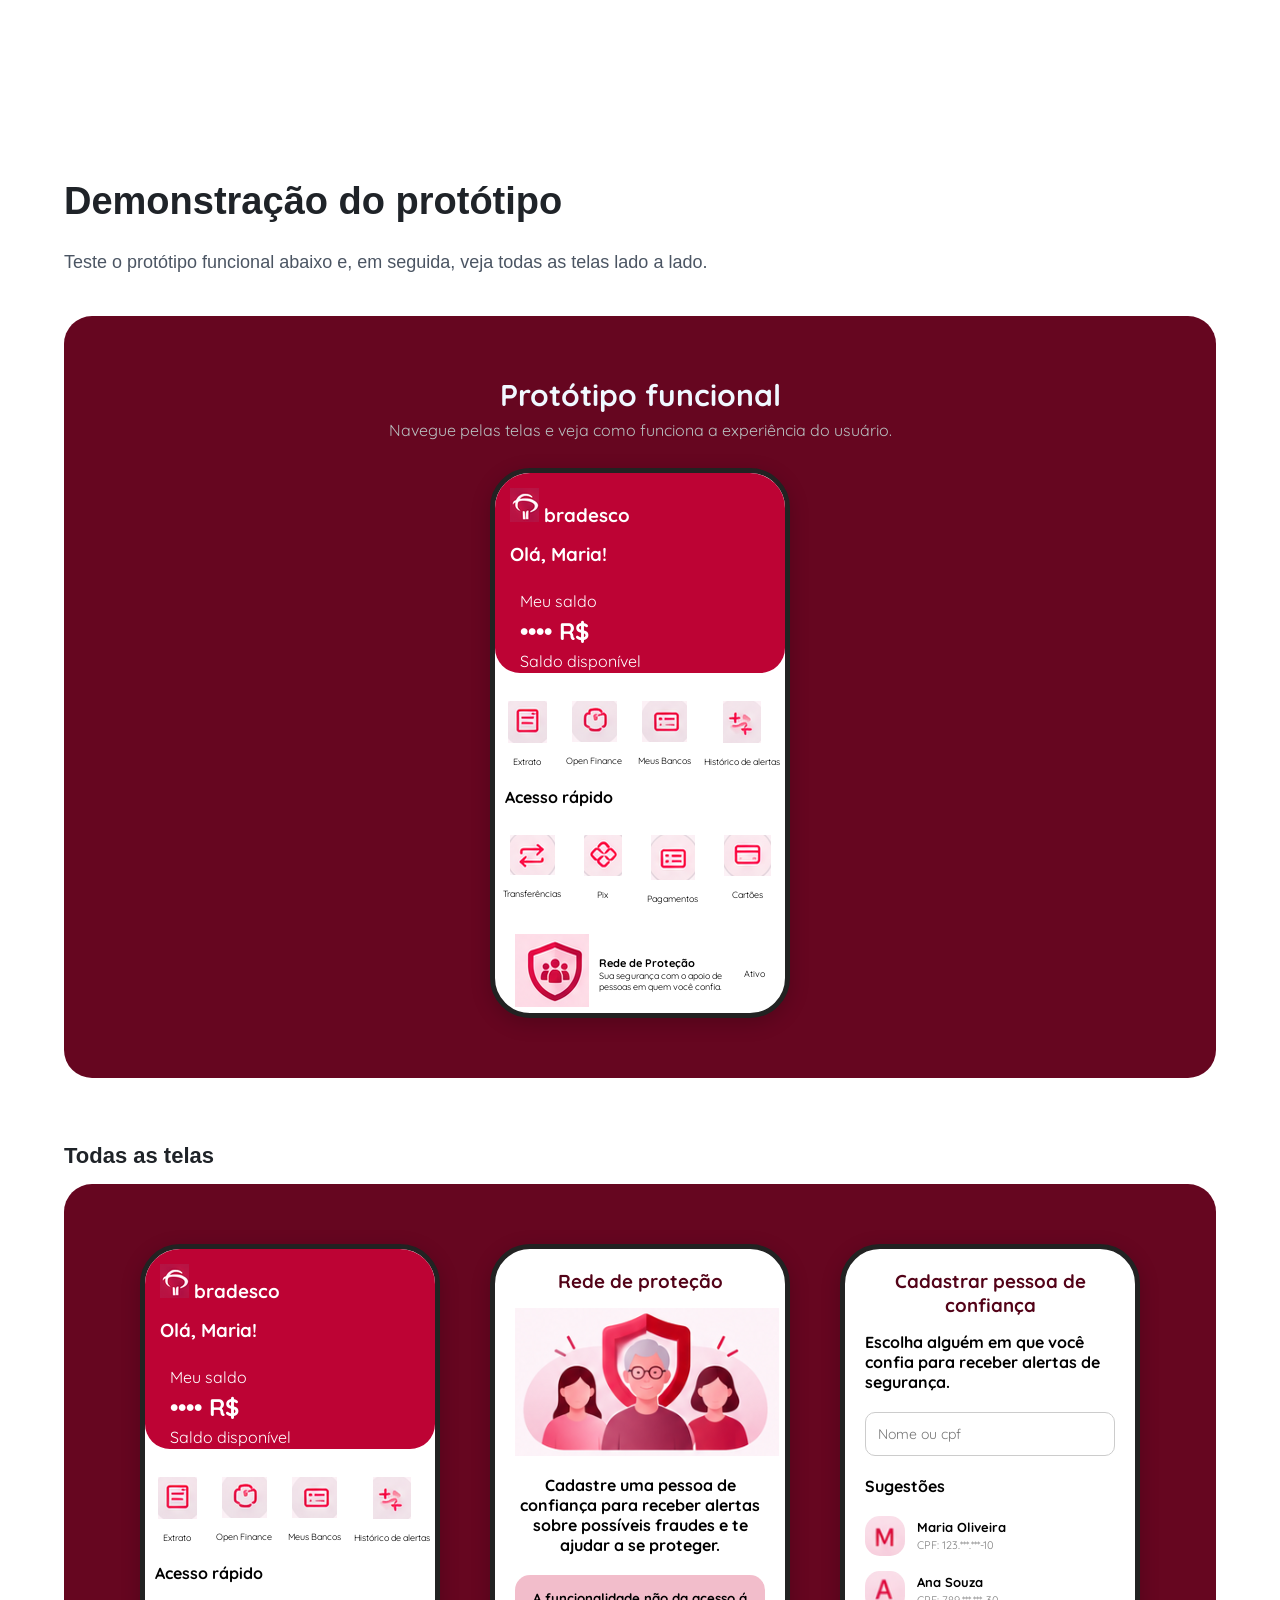
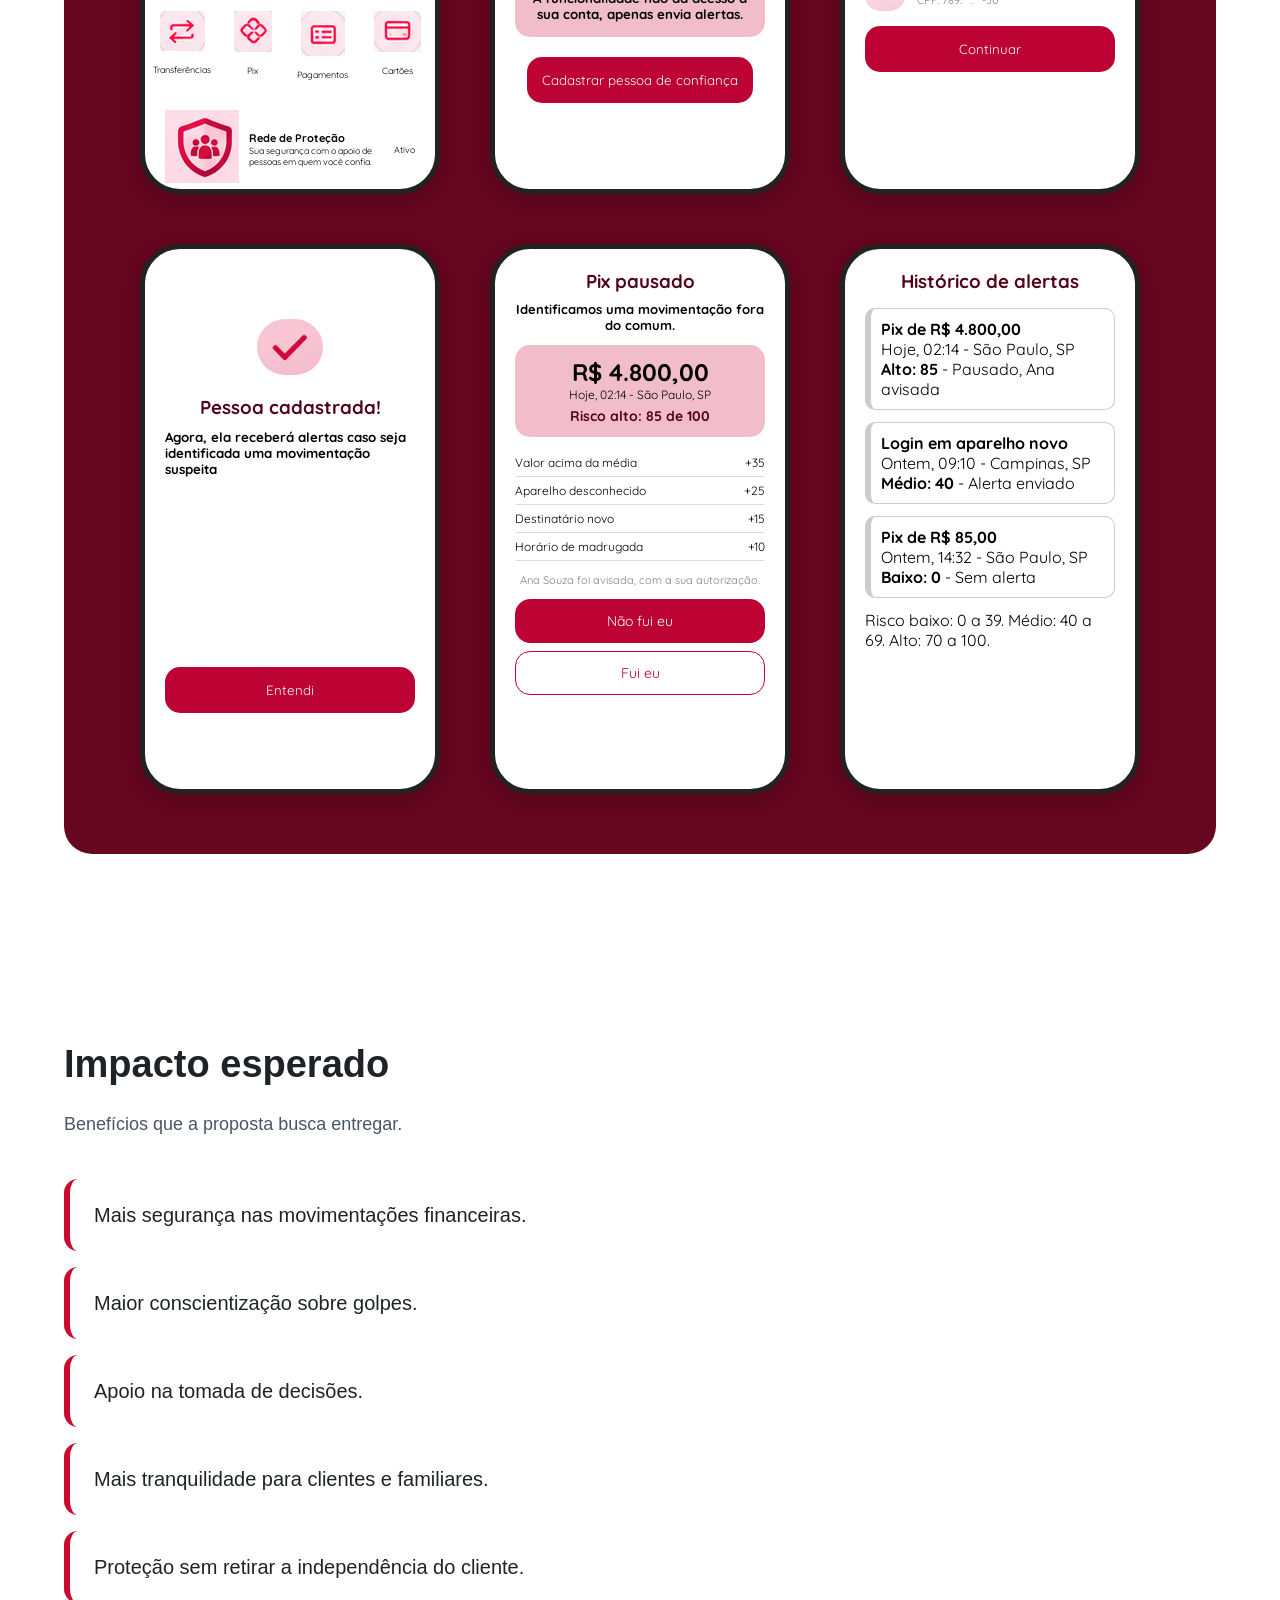
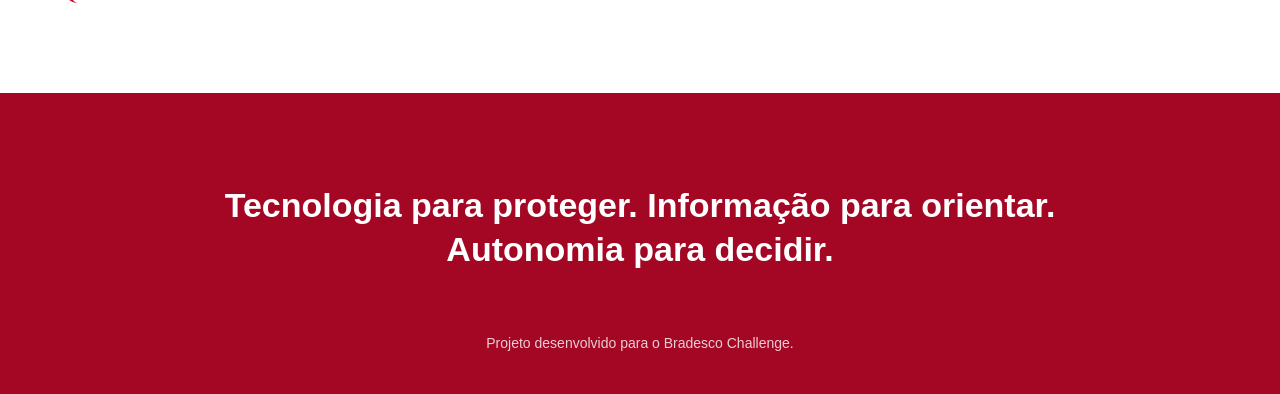
==== commit 7fdc6111: ""ajuste de navegação"" ====
--- a/index.html
+++ b/index.html
@@ -1,22 +1,161 @@
 <!DOCTYPE html>
-<html lang="en">
+<html lang="pt-BR">
 <head>
-    <meta charset="UTF-8">
-    <meta name="viewport" content="width=device-width, initial-scale=1.0">
-    <title>Bradesco</title>
-    <link rel="stylesheet" href="site.css">
+  <meta charset="UTF-8">
+  <meta name="viewport" content="width=device-width, initial-scale=1.0">
+  <title>Proteção Financeira Assistida | Bradesco Challenge</title>
+  <link rel="preconnect" href="https://fonts.googleapis.com">
+  <link href="https://fonts.googleapis.com/css2?family=Quicksand:wght@300..700&display=swap" rel="stylesheet">
+  <link rel="stylesheet" href="site.css">
 </head>
 <body>
-    
-<section class="primeirasection">
-    <div class="inicio">
-    <h1>Protótipo funcional</h1>
-    <h3>Navegue pelas telas e veja como funciona a experiência do usuário.</h3>
-    </div>
-
-
-
-    <div class="tela1">
+
+  <!-- MENU DE NAVEGAÇÃO -->
+  <header class="topo">
+    <div class="container topo-conteudo">
+      <h3>Proteção Financeira Assistida</h3>
+      
+    </div>
+  </header>
+
+  <!-- 1. INÍCIO (HERO) -->
+  <section id="inicio" class="hero">
+    <div class="container hero-conteudo">
+      <div class="hero-texto">
+        <p class="selo">Projeto para o Bradesco Challenge</p>
+        <h1>Proteção Financeira Assistida</h1>
+        <p class="frase-impacto">Mais segurança nas decisões financeiras, sem abrir mão da autonomia.</p>
+        <p>
+          Uma proposta de proteção que ajuda clientes, especialmente idosos, a reconhecer
+          possíveis golpes antes de concluir uma movimentação, respeitando sempre a decisão final de cada pessoa.
+        </p>
+        <a href="#prototipo" class="botao">Conhecer a solução</a>
+      </div>
+
+    </div>
+  </section>
+
+  <!-- 2. O PROBLEMA -->
+  <section id="problema" class="secao">
+    <div class="container">
+      <h2>O problema</h2>
+      <p class="subtitulo">Golpes financeiros exploram a pressa, a confiança e a falta de contexto.</p>
+
+      <div class="grade grade-2">
+        <div class="card">
+          <h3>Idosos mais vulneráveis</h3>
+          <p>Pessoas idosas podem ser mais expostas a determinados golpes financeiros.</p>
+        </div>
+        <div class="card">
+          <h3>Transações fora do padrão</h3>
+          <p>Movimentações incomuns podem indicar situações de risco.</p>
+        </div>
+        <div class="card">
+          <h3>Falta de contexto</h3>
+          <p>Nem sempre os sistemas tradicionais compreendem o contexto de uma movimentação.</p>
+        </div>
+        <div class="card">
+          <h3>Alertas que não bastam</h3>
+          <p>Alertas convencionais podem não ajudar o cliente a tomar uma decisão segura.</p>
+        </div>
+      </div>
+    </div>
+  </section>
+
+  <!-- 3. NOSSA SOLUÇÃO -->
+  <section id="solucao" class="secao secao-cinza">
+    <div class="container">
+      <h2>Nossa solução</h2>
+      <p class="subtitulo">Um sistema de proteção que orienta em vez de simplesmente bloquear.</p>
+
+      <div class="grade grade-2">
+        <div class="card destaque">
+          <h3>Proteção inteligente</h3>
+          <p>
+            Um sistema de proteção financeira que analisa diferentes indicadores de risco,
+            identifica situações incomuns e utiliza perguntas de confirmação para ajudar
+            o cliente a reconhecer possíveis golpes.
+          </p>
+        </div>
+        <div class="card destaque">
+          <h3>Pessoa de confiança</h3>
+          <p>
+            O cliente pode ter uma pessoa de confiança previamente autorizada para
+            receber notificações em determinadas situações.
+          </p>
+        </div>
+      </div>
+    </div>
+  </section>
+
+  <!-- 4. COMO FUNCIONA -->
+  <section id="como-funciona" class="secao">
+    <div class="container">
+      <h2>Como funciona</h2>
+      <p class="subtitulo">Três etapas simples, do sinal de alerta até a orientação.</p>
+
+      <div class="grade grade-3">
+        <div class="card etapa">
+          <div class="numero">1</div>
+          <h3>Identificar</h3>
+          <p>
+            O sistema observa indicadores como movimentações fora do padrão habitual,
+            novos destinatários, alterações incomuns e comportamentos financeiros atípicos.
+          </p>
+        </div>
+        <div class="card etapa">
+          <div class="numero">2</div>
+          <h3>Decidir</h3>
+          <p>
+            O sistema analisa os sinais em conjunto e avalia o contexto. Se identificar
+            um possível risco, apresenta perguntas simples ao cliente para compreender melhor a movimentação.
+          </p>
+        </div>
+        <div class="card etapa">
+          <div class="numero">3</div>
+          <h3>Reagir</h3>
+          <p>
+            Dependendo das respostas e do nível de risco, o sistema pode orientar o cliente
+            e notificar a pessoa de confiança autorizada.
+          </p>
+        </div>
+      </div>
+    </div>
+  </section>
+
+  <!-- 5. DIFERENCIAIS -->
+  <section id="diferenciais" class="secao secao-cinza">
+    <div class="container">
+      <h2>Diferenciais</h2>
+      <p class="subtitulo">O que torna a proposta diferente de um alerta comum.</p>
+
+      <div class="grade grade-3">
+        <div class="card"><h3>Múltiplos indicadores</h3><p>Análise de vários sinais em conjunto, não de um único fator.</p></div>
+        <div class="card"><h3>Perguntas de confirmação</h3><p>O cliente é convidado a refletir antes de concluir a ação.</p></div>
+        <div class="card"><h3>Pessoa de confiança</h3><p>Participação de alguém previamente autorizado pelo cliente.</p></div>
+        <div class="card"><h3>Autonomia preservada</h3><p>A decisão final continua sendo do usuário.</p></div>
+        <div class="card"><h3>Privacidade e dados</h3><p>Cuidado com a proteção das informações do cliente.</p></div>
+        <div class="card"><h3>Histórico</h3><p>Registro das ocorrências e das decisões tomadas.</p></div>
+      </div>
+    </div>
+  </section>
+
+  <!-- 6. DEMONSTRAÇÃO DO PROTÓTIPO -->
+  <section id="prototipo" class="secao">
+    <div class="container">
+      <h2>Demonstração do protótipo</h2>
+      <p class="subtitulo">
+        Teste o protótipo funcional abaixo e, em seguida, veja todas as telas lado a lado.
+      </p>
+
+      <!-- PROTÓTIPO FUNCIONAL: um celular só, troca de tela ao clicar -->
+      <div class="prototipo-telas prototipo-funcional">
+        <div class="proto-cabecalho">
+          <h3>Protótipo funcional</h3>
+          <p>Navegue pelas telas e veja como funciona a experiência do usuário.</p>
+        </div>
+
+<div class="tela1 tela-view ativa" data-tela="1">
     <div class="cabecalho">
         <h3><img src="./img/bradesco.png" alt="icon"> bradesco</h3>
         <h3>Olá, Maria!</h3>
@@ -47,7 +186,7 @@
 
         <div>
             <h2><img src="./img/trazer.png" alt="trazer"></h2>
-            <p>Trazer saldo</p>
+            <p>Histórico de alertas</p>
         </div>
 
     </div>
@@ -78,28 +217,126 @@
 
     </div>
 
-    <a href="tela2.html" class="protecao">
-
-    <h2><img src="./img/protecaoicon.png" alt="icon protecao"></h2>
-
-    <div>
-        <h4>Rede de Proteção</h4>
-        <p>Sua segurança com o apoio de pessoas em quem você confia.</p>
-    </div>
-
-    <p>Ativo</p>
-
-</a>
+    <a href="#prototipo" class="protecao" data-ir="2">
+        <h2><img src="./img/protecaoicon.png" alt="icon protecao"></h2>
+
+        <div>
+            <h4>Rede de Proteção</h4>
+            <p>Sua segurança com o apoio de pessoas em quem você confia.</p>
+        </div>
+
+        <p>Ativo</p>
+    </a>
+
+  
+
 </div>
-
-
-
-</section>
-
-<section class="segundasection">
-    <div class="todastelas">
-
-    
+<div class="tela2 tela-view" data-tela="2">
+        <h3>  Rede de proteção</h3>
+        <img src="./img/protecao.png" alt="proteção">
+        <h4>Cadastre uma pessoa de confiança para receber alertas sobre possíveis fraudes e te ajudar a se proteger.</h4>
+        <h5>A funcionalidade não da acesso á sua conta, apenas envia alertas.</h5>
+        <div class="botao">      
+            <button data-ir="3">Cadastrar pessoa de confiança</button>
+        </div>
+
+    </div>
+<div class="tela3 tela-view" data-tela="3">
+        <h3>Cadastrar pessoa de confiança</h3>
+        <h4>Escolha alguém em que você confia para receber alertas de segurança.</h4>
+
+        <form action="#" onsubmit="return false;">
+        <input type="search" name="q" placeholder="Nome ou cpf" />
+        </form>
+        <h4>Sugestões</h4>
+        <div class="nomes">
+
+    <div class="pessoa">
+        <img src="./img/m.png" alt="maria">
+        <div>
+            <h4>Maria Oliveira</h4>
+            <p>CPF: 123.***.***-10</p>
+        </div>
+    </div>
+
+
+    <div class="pessoa">
+        <img src="./img/a.png" alt="ana">
+        <div>
+            <h4>Ana Souza</h4>
+            <p>CPF: 789.***.***-30</p>
+        </div>
+    </div>
+
+
+</div>
+        <div class="botao">      
+            <button data-ir="4">Continuar</button>
+        </div>
+
+    </div>
+<div class="tela4 tela-view" data-tela="4">
+
+        <img src="./img/ok.png" alt="ok">
+        <h3>Pessoa cadastrada!</h3>
+        <h5>Agora, ela receberá alertas caso seja identificada uma movimentação suspeita</h5>
+              <div class="botao">      
+            <button data-ir="1">Entendi</button>
+        </div>
+    </div>
+<div class="tela5 tela-view" data-tela="5">
+        <h3>Pix pausado</h3>
+        <h4>Identificamos uma movimentação fora do comum.</h4>
+
+        <div class="resumo">
+            <h2>R$ 4.800,00</h2>
+            <p>Hoje, 02:14 - São Paulo, SP</p>
+            <h5>Risco alto: 85 de 100</h5>
+        </div>
+
+        <ul>
+            <li><span>Valor acima da média</span><span>+35</span></li>
+            <li><span>Aparelho desconhecido</span><span>+25</span></li>
+            <li><span>Destinatário novo</span><span>+15</span></li>
+            <li><span>Horário de madrugada</span><span>+10</span></li>
+        </ul>
+
+        <p class="aviso">Ana Souza foi avisada, com a sua autorização.</p>
+
+        <button class="acao" data-ir="6">Não fui eu</button>
+        <button class="acao secundaria" data-ir="6">Fui eu</button>
+    </div>
+<div class="tela6 tela-view" data-tela="6">
+        <h3>Histórico de alertas</h3>
+
+        <div class="evento alto">
+            <h4>Pix de R$ 4.800,00</h4>
+            <p>Hoje, 02:14 - São Paulo, SP</p>
+            <p><strong>Alto: 85</strong> - Pausado, Ana avisada</p>
+        </div>
+
+        <div class="evento medio">
+            <h4>Login em aparelho novo</h4>
+            <p>Ontem, 09:10 - Campinas, SP</p>
+            <p><strong>Médio: 40</strong> - Alerta enviado</p>
+        </div>
+
+        <div class="evento baixo">
+            <h4>Pix de R$ 85,00</h4>
+            <p>Ontem, 14:32 - São Paulo, SP</p>
+            <p><strong>Baixo: 0</strong> - Sem alerta</p>
+        </div>
+
+        <p class="legenda">Risco baixo: 0 a 39. Médio: 40 a 69. Alto: 70 a 100.</p>
+
+    </div>
+
+
+      </div>
+
+      <!-- TODAS AS TELAS -->
+      <h3 class="proto-subtitulo">Todas as telas</h3>
+      <div class="prototipo-telas">
 <div class="tela1">
     <div class="cabecalho">
         <h3><img src="./img/bradesco.png" alt="icon"> bradesco</h3>
@@ -131,7 +368,7 @@
 
         <div>
             <h2><img src="./img/trazer.png" alt="trazer"></h2>
-            <p>Trazer saldo</p>
+            <p>Histórico de alertas</p>
         </div>
 
     </div>
@@ -193,8 +430,8 @@
         <h3>Cadastrar pessoa de confiança</h3>
         <h4>Escolha alguém em que você confia para receber alertas de segurança.</h4>
 
-        <form action="/buscar" method="get">
-        <input type="search" id="pesquisar" name="q" placeholder="Nome ou cpf" />
+        <form action="#" onsubmit="return false;">
+        <input type="search" name="q" placeholder="Nome ou cpf" />
         </form>
         <h4>Sugestões</h4>
         <div class="nomes">
@@ -281,13 +518,58 @@
         <p class="legenda">Risco baixo: 0 a 39. Médio: 40 a 69. Alto: 70 a 100.</p>
 
     </div>
-
-
-
-
-
-    </div>
-
-</section>
+      </div>
+    </div>
+  </section>
+
+  <!-- 7. IMPACTO ESPERADO -->
+  <section id="impacto" class="secao secao-cinza">
+    <div class="container">
+      <h2>Impacto esperado</h2>
+      <p class="subtitulo">Benefícios que a proposta busca entregar.</p>
+
+      <ul class="lista-impacto">
+        <li>Mais segurança nas movimentações financeiras.</li>
+        <li>Maior conscientização sobre golpes.</li>
+        <li>Apoio na tomada de decisões.</li>
+        <li>Mais tranquilidade para clientes e familiares.</li>
+        <li>Proteção sem retirar a independência do cliente.</li>
+      </ul>
+    </div>
+  </section>
+
+  <!-- 8. FINALIZAÇÃO -->
+  <footer class="final">
+    <div class="container">
+      <p class="frase-final">Tecnologia para proteger. Informação para orientar. Autonomia para decidir.</p>
+      <p class="creditos">Projeto desenvolvido para o Bradesco Challenge.</p>
+    </div>
+  </footer>
+
+
+  <script>
+    // Protótipo funcional: troca a tela exibida no celular
+    (function () {
+      var celular = document.querySelector('.prototipo-funcional');
+      if (!celular) return;
+      var telas = celular.querySelectorAll('.tela-view');
+      var passos = celular.querySelectorAll('.proto-passos button');
+
+      function ir(n) {
+        telas.forEach(function (t) { t.classList.toggle('ativa', t.dataset.tela === String(n)); });
+        passos.forEach(function (p) { p.classList.toggle('ativo', p.dataset.ir === String(n)); });
+      }
+
+      celular.addEventListener('click', function (e) {
+        var alvo = e.target.closest('[data-ir]');
+        if (!alvo) return;
+        e.preventDefault();
+        ir(alvo.dataset.ir);
+      });
+
+      ir(1);
+    })();
+  </script>
+
 </body>
-</html>+</html>
--- a/site.css
+++ b/site.css
@@ -1,4 +1,4 @@
-/* ===== CORES E CONFIGURAÇÕES BÁSICAS ===== */
+
 :root {
   --vermelho: #cc092f;
   --vermelho-escuro: #a30724;
@@ -16,10 +16,7 @@
   box-sizing: border-box;
 }
 
-html {
-  scroll-behavior: smooth;
-  scroll-padding-top: 80px; /* evita que o menu cubra os títulos */
-}
+
 
 body {
   font-family: "Segoe UI", Roboto, Arial, sans-serif;
@@ -35,14 +32,8 @@
   margin: 0 auto;
 }
 
-/* ===== MENU DO TOPO ===== */
-.topo {
-  position: sticky;
-  top: 0;
-  background-color: var(--branco);
-  border-bottom: 1px solid var(--cinza-borda);
-  z-index: 10;
-}
+
+
 
 .topo-conteudo {
   display: flex;
@@ -58,26 +49,9 @@
   text-decoration: none;
 }
 
-.menu {
-  display: flex;
-  gap: 28px;
-  list-style: none;
-}
-
-.menu a {
-  color: var(--preto);
-  text-decoration: none;
-  font-size: 16px;
-  padding-bottom: 4px;
-  border-bottom: 2px solid transparent;
-}
-
-.menu a:hover {
-  color: var(--vermelho);
-  border-bottom-color: var(--vermelho);
-}
-
-/* ===== HERO ===== */
+
+
+
 .hero {
   background-color: var(--vermelho);
   color: var(--branco);
@@ -132,12 +106,8 @@
   transition: background-color 0.2s, transform 0.2s;
 }
 
-.botao:hover {
-  background-color: var(--cinza-fundo);
-  transform: translateY(-3px);
-}
-
-/* Área visual do hero */
+
+
 .hero-visual {
   flex: 1;
   display: flex;
@@ -164,31 +134,13 @@
   margin: 8px 0 20px;
 }
 
-.escudo-linha {
-  display: flex;
-  justify-content: space-between;
-  gap: 12px;
-  padding: 12px 0;
-  border-top: 1px solid var(--cinza-borda);
-  font-size: 15px;
-}
-
-.escudo-linha strong {
-  color: var(--vermelho);
-}
-
-.escudo-linha strong.ok {
-  color: #2e7d32;
-}
-
-/* ===== SEÇÕES ===== */
+
+
 .secao {
   padding: 90px 0;
 }
 
-.secao-cinza {
-  background-color: var(--cinza-fundo);
-}
+
 
 h2 {
   font-size: 38px;
@@ -196,15 +148,7 @@
   margin-bottom: 8px;
 }
 
-h2::after {
-  content: "";
-  display: block;
-  width: 60px;
-  height: 4px;
-  background-color: var(--vermelho);
-  border-radius: 2px;
-  margin-top: 12px;
-}
+
 
 .subtitulo {
   margin: 16px 0 40px;
@@ -239,11 +183,7 @@
   transition: transform 0.2s, box-shadow 0.2s, border-color 0.2s;
 }
 
-.card:hover {
-  transform: translateY(-5px);
-  border-color: var(--vermelho);
-  box-shadow: 0 10px 24px rgba(0, 0, 0, 0.08);
-}
+
 
 .card.destaque {
   border-top: 5px solid var(--vermelho);
@@ -326,14 +266,6 @@
   opacity: 0.8;
 }
 
-/* ===== AJUSTE BÁSICO PARA TELAS MENORES ===== */
-@media (max-width: 900px) {
-  .menu { display: none; }
-  .hero-conteudo { flex-direction: column; }
-  .hero h1 { font-size: 40px; }
-  .grade-2, .grade-3 { grid-template-columns: 1fr; }
-  .frase-final { font-size: 26px; }
-}
 
 
 /* =====================================================
@@ -381,10 +313,7 @@
   font-weight: inherit;
   transition: none;
 }
-.prototipo-telas .botao:hover {
-  background: none;
-  transform: none;
-}
+
 .prototipo-telas .botao button {
   background-color: #bd0334;
   color: azure;
@@ -556,17 +485,7 @@
   padding: 10px;
   margin-bottom: 12px;
 }
-.prototipo-telas .tela6 .evento h4 { font-size: 13px; }
-.prototipo-telas .tela6 .evento p { font-size: 11px; margin-top: 3px; }
-.prototipo-telas .tela6 .alto  { border-left-color: #bd0334; }
-.prototipo-telas .tela6 .medio { border-left-color: #e8a317; }
-.prototipo-telas .tela6 .baixo { border-left-color: #2e8b57; }
-.prototipo-telas .tela6 .legenda {
-  font-size: 11px;
-  color: gray;
-  text-align: center;
-  margin: 20px 0;
-}
+
 
 /* ---------- Botões das telas 5 e 6 ---------- */
 .prototipo-telas .acao {
@@ -590,6 +509,13 @@
 }
 
 
+
+
+
+
+
+
+
 /* ---------- Protótipo funcional (celular único e clicável) ---------- */
 .prototipo-funcional {
   flex-direction: column;
@@ -598,7 +524,9 @@
   margin-bottom: 60px;
 }
 
-.prototipo-funcional .proto-cabecalho { text-align: center; }
+.prototipo-funcional .proto-cabecalho { 
+  text-align: center; }
+  
 .prototipo-funcional .proto-cabecalho h3 {
   color: aliceblue;
   font-size: 30px;
@@ -609,40 +537,11 @@
 .prototipo-funcional .tela-view { display: none; }
 .prototipo-funcional .tela-view.ativa {
   display: block;
-  animation: proto-entrada 0.25s ease;
-}
-@keyframes proto-entrada {
-  from { opacity: 0; transform: translateY(8px); }
-  to   { opacity: 1; transform: none; }
-}
-
-.prototipo-funcional [data-ir] { cursor: pointer; }
-.prototipo-funcional .protecao:hover { background-color: #fdecef; }
-
-.proto-passos {
-  display: flex;
-  flex-wrap: wrap;
-  justify-content: center;
-  gap: 10px;
-  max-width: 720px;
-}
-.proto-passos button {
-  background-color: rgba(255, 255, 255, 0.12);
-  color: #fff;
-  border: 1px solid rgba(255, 255, 255, 0.3);
-  border-radius: 20px;
-  padding: 8px 16px;
-  font-family: inherit;
-  font-size: 14px;
-  cursor: pointer;
-  transition: background-color 0.2s;
-}
-.proto-passos button:hover { background-color: rgba(255, 255, 255, 0.25); }
-.proto-passos button.ativo {
-  background-color: #fff;
-  color: #bd0334;
-  border-color: #fff;
-  font-weight: 700;
-}
-
-.proto-subtitulo { margin-bottom: 20px; }
+
+}
+
+
+
+
+
+
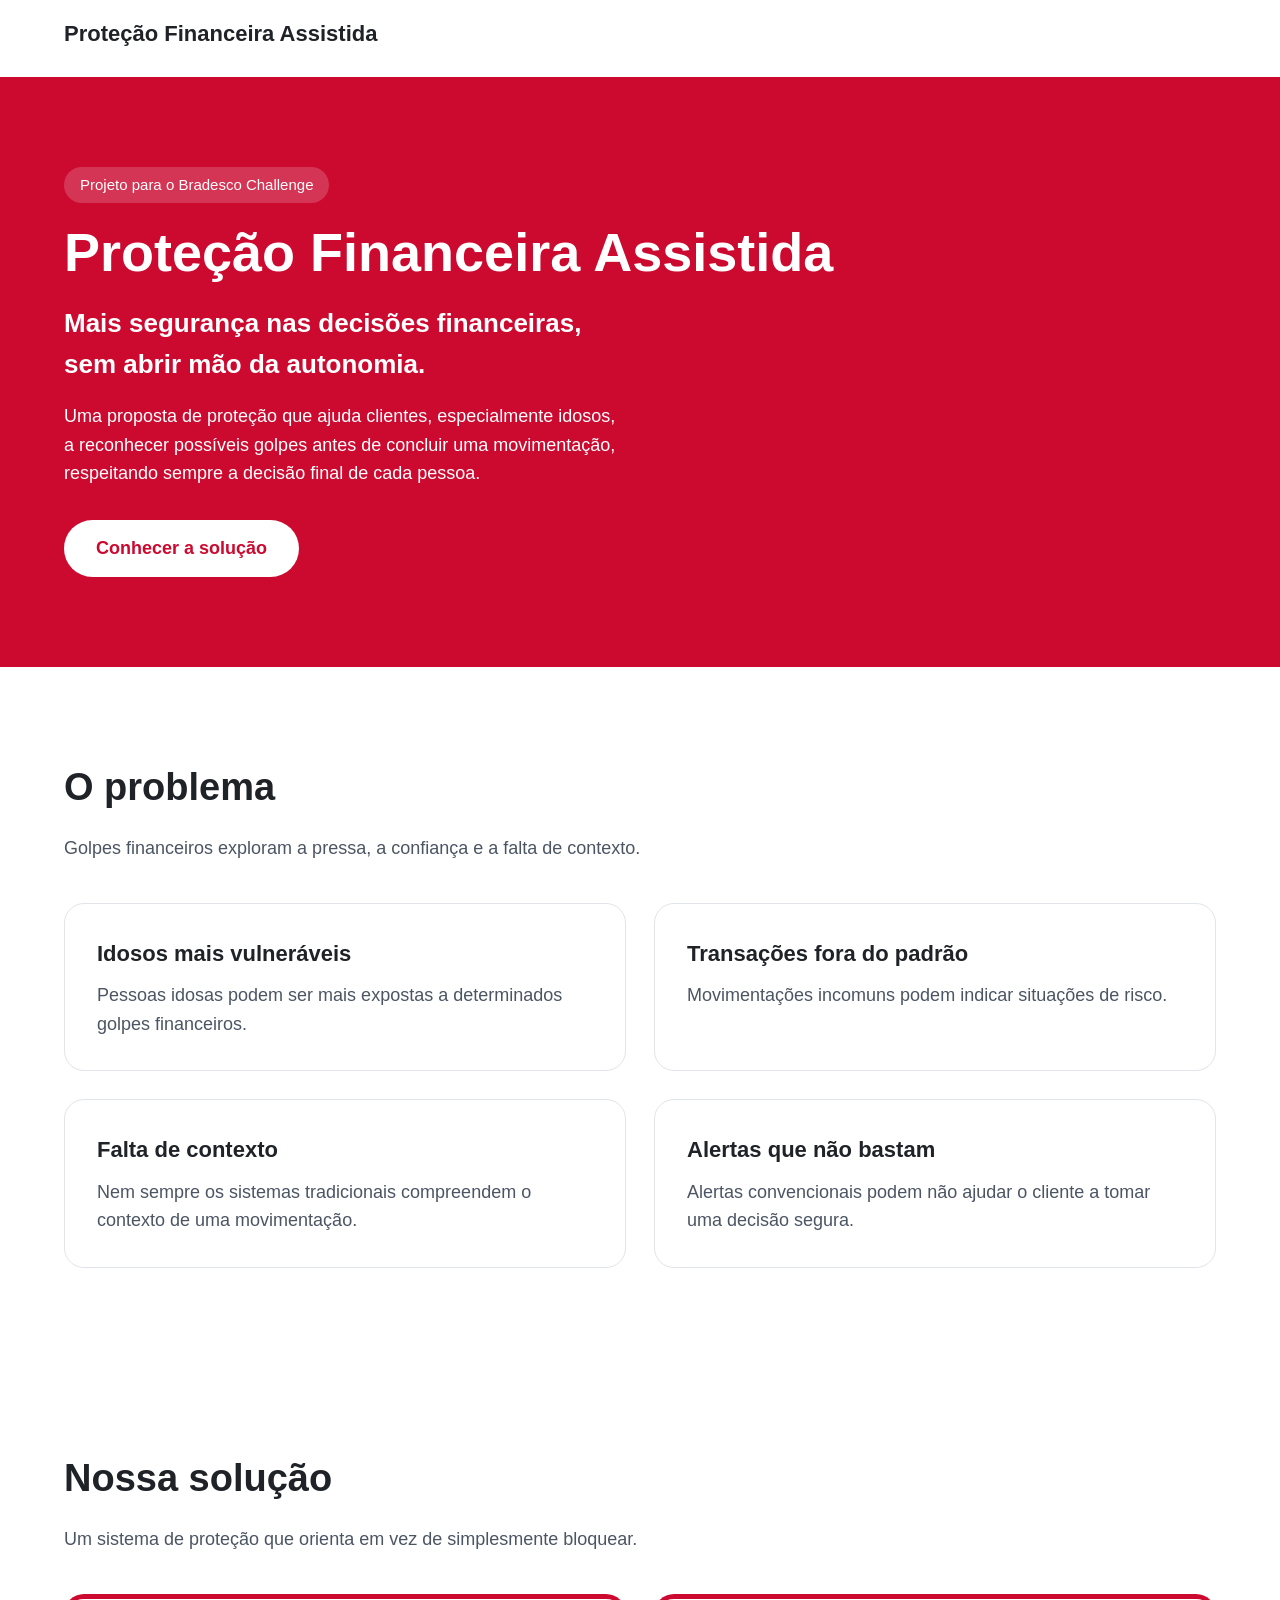
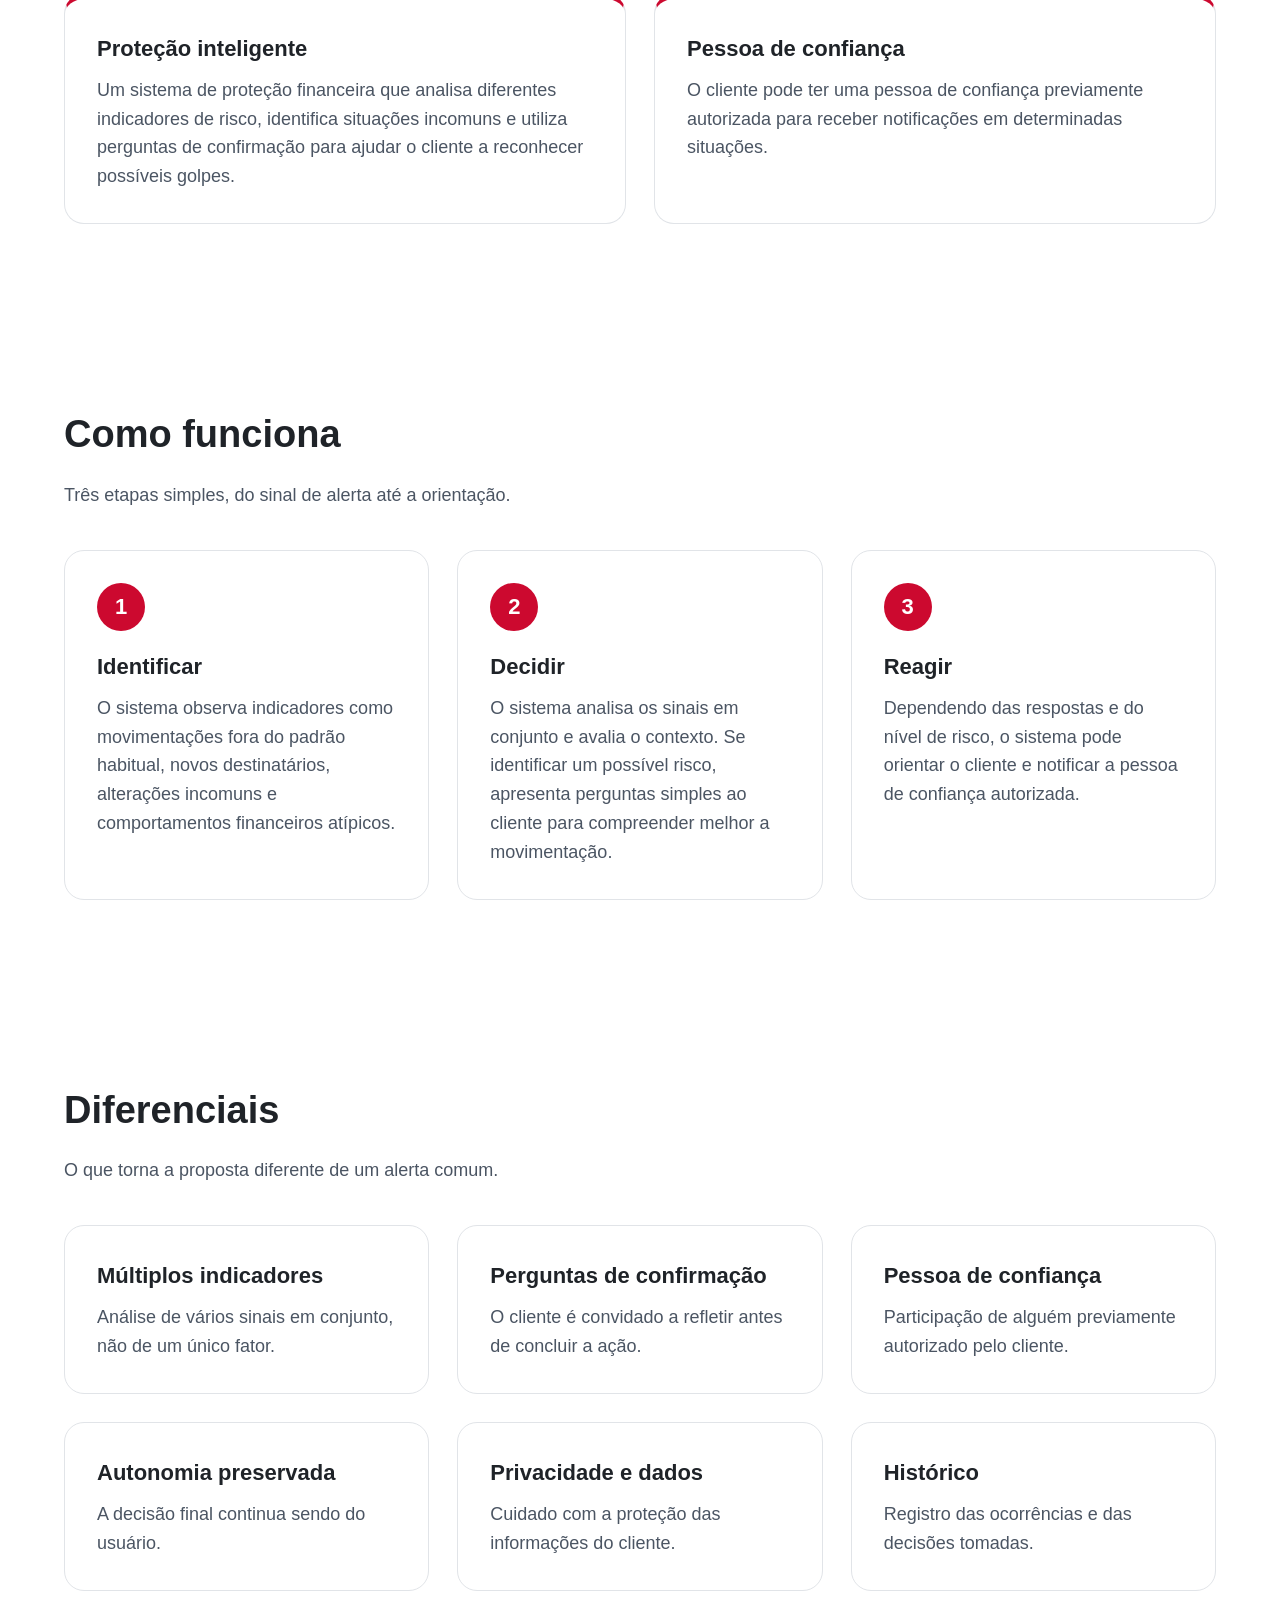
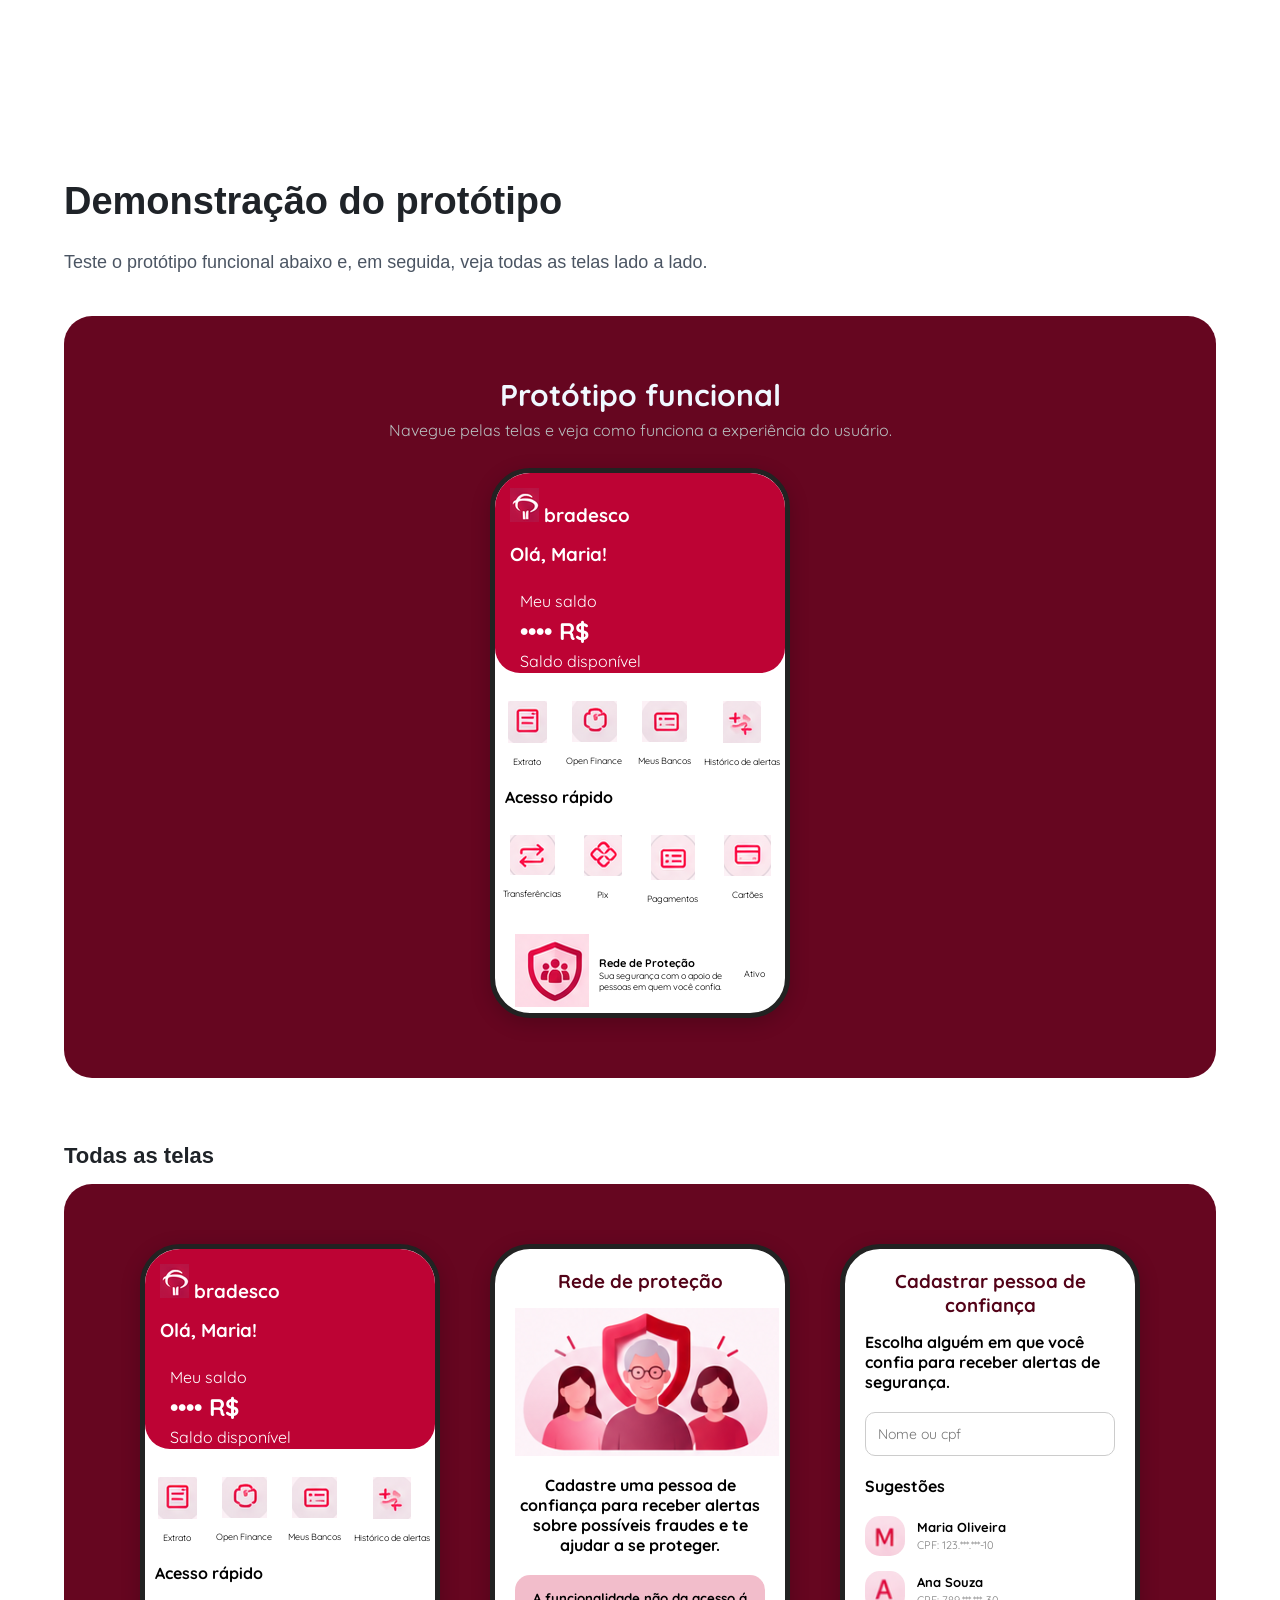
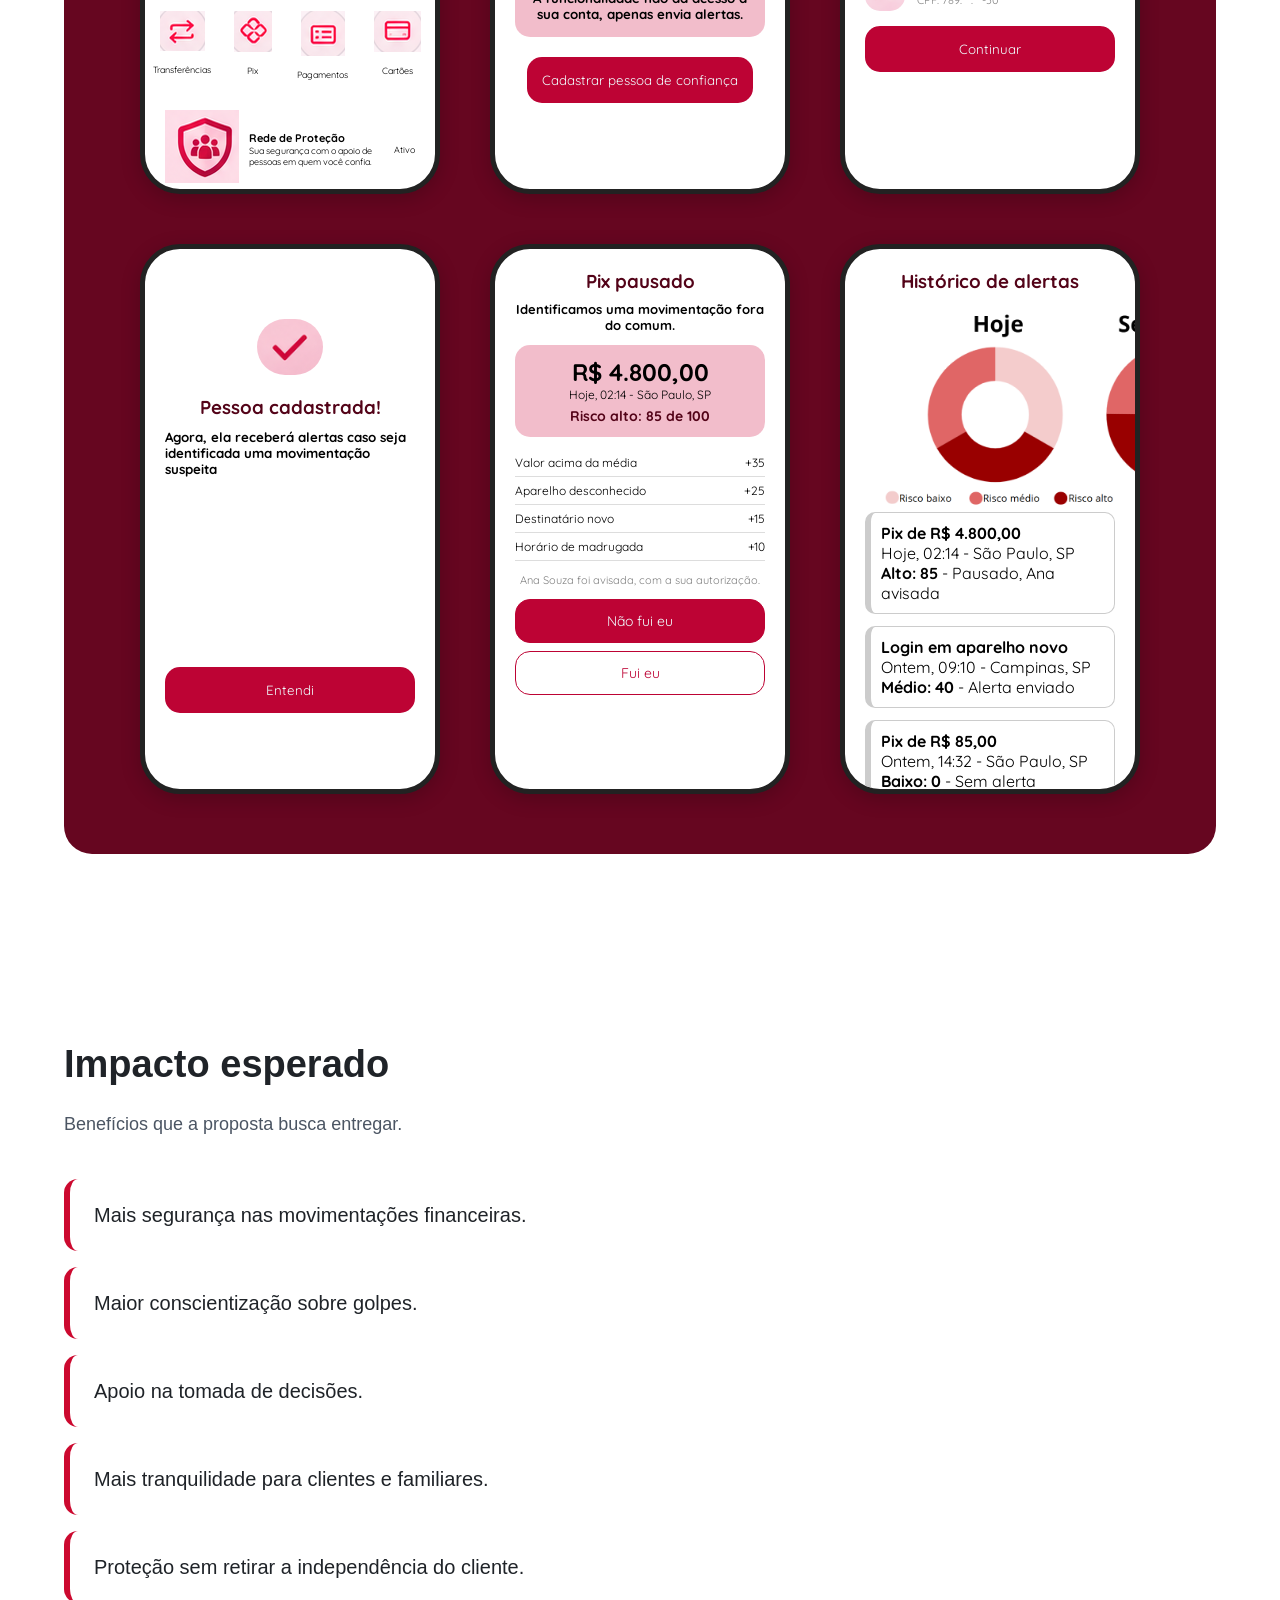
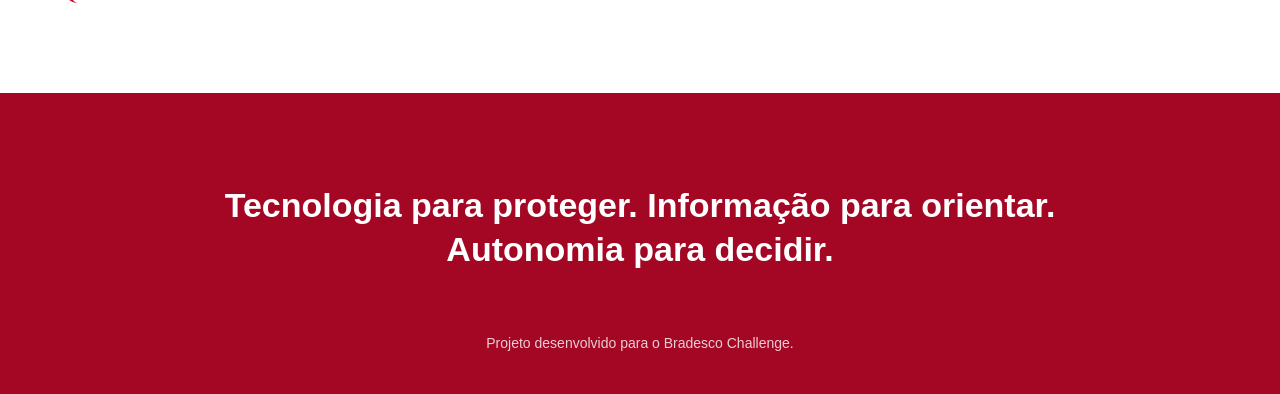
==== commit ee58a87e: "feat: adicionado gráficos na tela 6 (históricos)" ====
--- a/index.html
+++ b/index.html
@@ -308,7 +308,6 @@
     </div>
 <div class="tela6 tela-view" data-tela="6">
         <h3>Histórico de alertas</h3>
-
         <div class="evento alto">
             <h4>Pix de R$ 4.800,00</h4>
             <p>Hoje, 02:14 - São Paulo, SP</p>
@@ -496,7 +495,7 @@
 
     <div class="tela6">
         <h3>Histórico de alertas</h3>
-
+        <img id="graf-tela6" src="./img/GRAPH.png" alt="gráfico do histórico">
         <div class="evento alto">
             <h4>Pix de R$ 4.800,00</h4>
             <p>Hoje, 02:14 - São Paulo, SP</p>
--- a/site.css
+++ b/site.css
@@ -540,8 +540,6 @@
 
 }
 
-
-
-
-
-
+#graf-tela6 {
+  height: 200px;
+}
